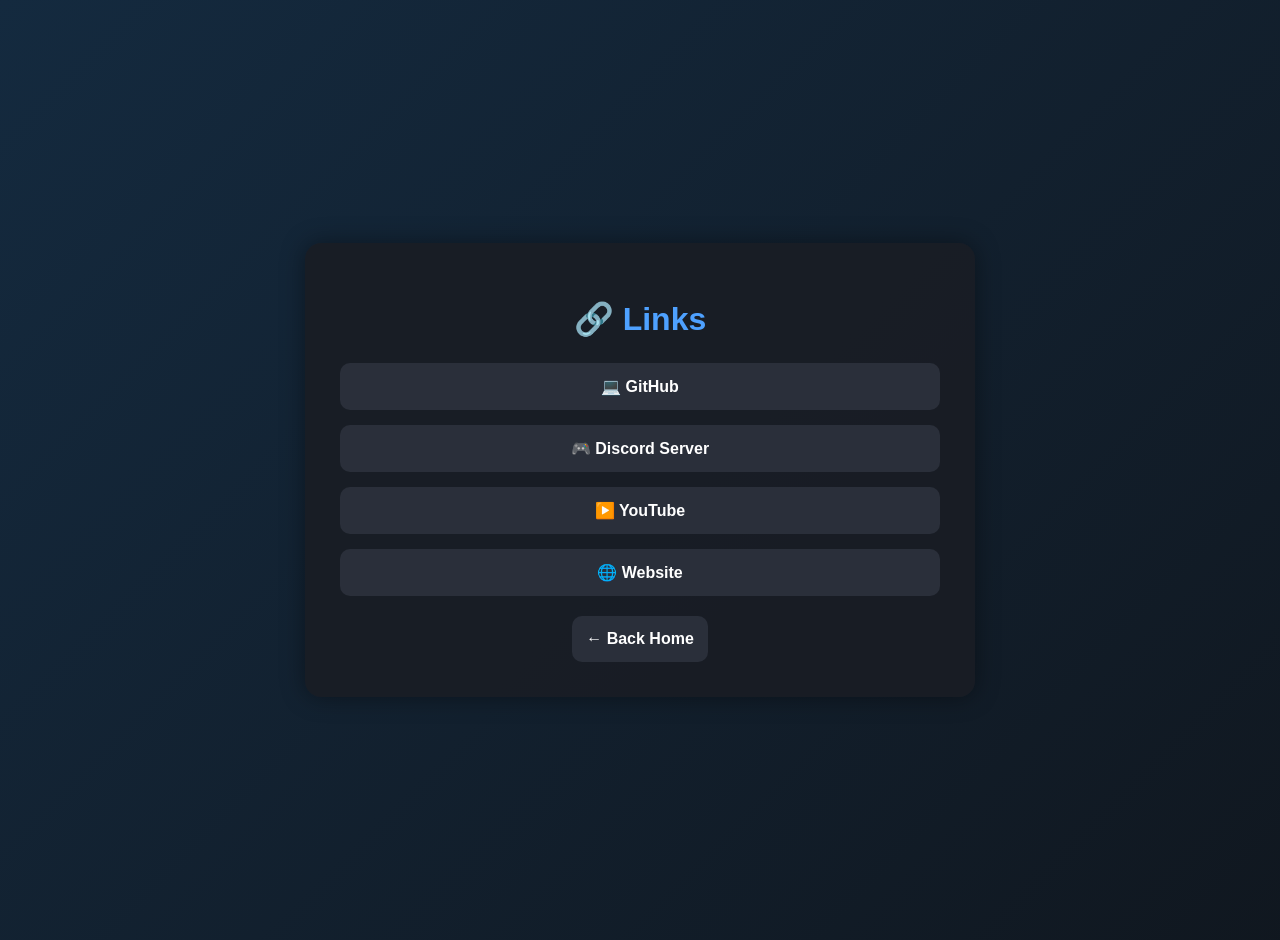
==== links.html @ 36106d85 "Create links.html" ====
<!DOCTYPE html>
<html lang="en">
<head>
<meta charset="UTF-8">
<meta name="viewport" content="width=device-width, initial-scale=1.0">
<title>Links - Project Forsaken Bot</title>

<style>
body{
  margin:0;
  font-family:Arial,sans-serif;
  color:#e6e6e6;
  background: linear-gradient(-45deg,#0b0d12,#1b2a4a,#0f1115,#142a3f);
  background-size:400% 400%;
  animation:bgMove 12s ease infinite;

  display:flex;
  justify-content:center;
  align-items:center;
  min-height:100vh;
  padding:20px;
}

@keyframes bgMove{
0%{background-position:0% 50%;}
50%{background-position:100% 50%;}
100%{background-position:0% 50%;}
}

.card{
  background:rgba(26,29,36,0.92);
  padding:35px;
  border-radius:16px;
  width:100%;
  max-width:600px;
  text-align:center;
  box-shadow:0 0 25px rgba(0,0,0,0.4);
}

h1{color:#4ea1ff;}

.links{
  display:flex;
  flex-direction:column;
  gap:15px;
  margin-top:25px;
}

a.button{
  text-decoration:none;
  padding:14px;
  border-radius:10px;
  background:#2a2f3a;
  color:white;
  font-weight:bold;
  transition:0.2s;
}

a.button:hover{
  background:#4ea1ff;
  transform:scale(1.04);
}

.back{
  margin-top:20px;
  display:inline-block;
}
</style>
</head>

<body>

<div class="card">

<h1>🔗 Links</h1>

<div class="links">

<a class="button" href="https://github.com/0twbo" target="_blank">
💻 GitHub
</a>

<a class="button" href="#">
🎮 Discord Server
</a>

<a class="button" href="#">
▶️ YouTube
</a>

<a class="button" href="#">
🌐 Website
</a>

</div>

<a class="button back" href="index.html">
← Back Home
</a>

</div>

</body>
</html>
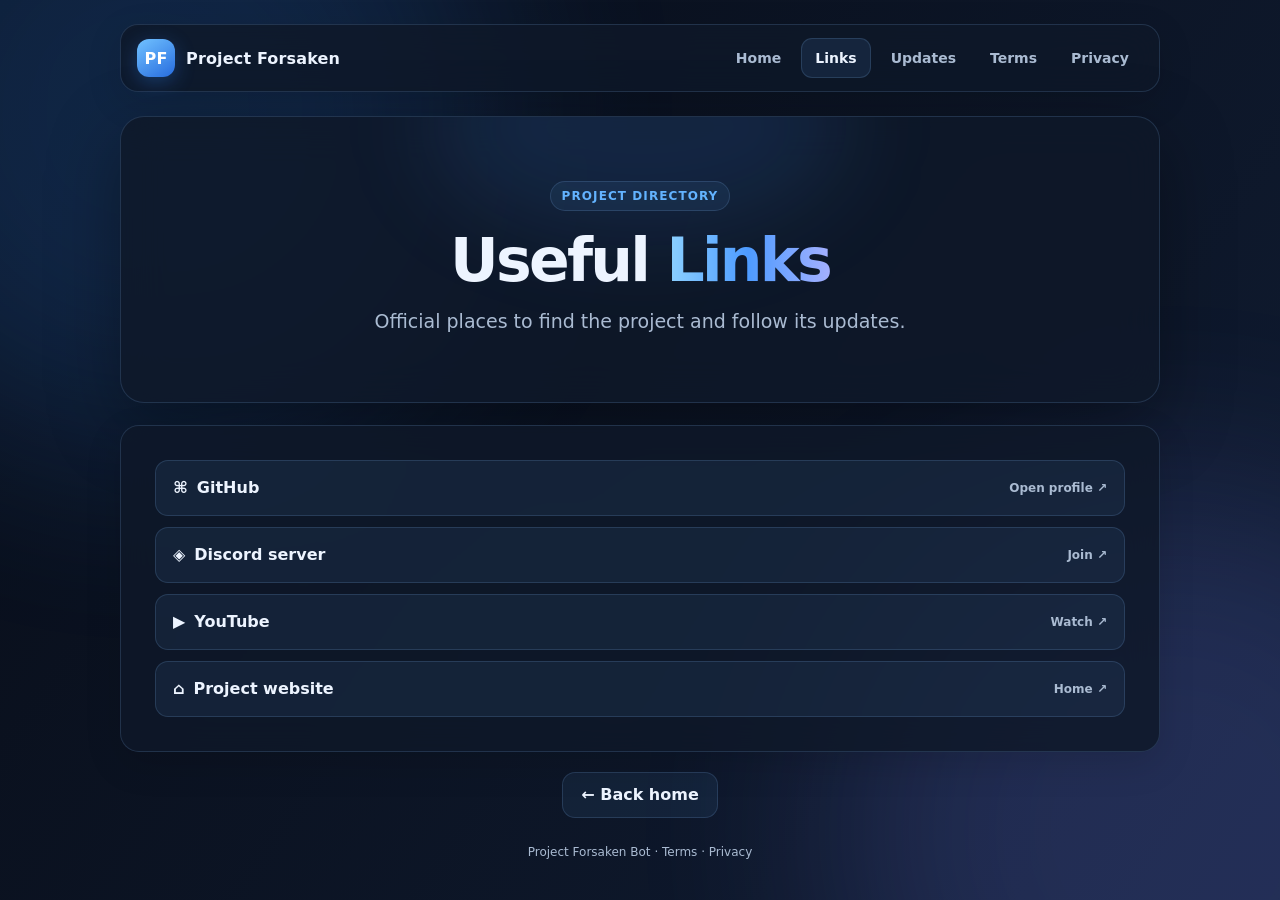
==== commit 1b922699: "Remake links.html" ====
--- a/links.html
+++ b/links.html
@@ -1,104 +1,21 @@
-<!DOCTYPE html>
+<!doctype html>
 <html lang="en">
-<head>
-<meta charset="UTF-8">
-<meta name="viewport" content="width=device-width, initial-scale=1.0">
-<title>Links - Project Forsaken Bot</title>
-
-<style>
-body{
-  margin:0;
-  font-family:Arial,sans-serif;
-  color:#e6e6e6;
-  background: linear-gradient(-45deg,#0b0d12,#1b2a4a,#0f1115,#142a3f);
-  background-size:400% 400%;
-  animation:bgMove 12s ease infinite;
-
-  display:flex;
-  justify-content:center;
-  align-items:center;
-  min-height:100vh;
-  padding:20px;
-}
-
-@keyframes bgMove{
-0%{background-position:0% 50%;}
-50%{background-position:100% 50%;}
-100%{background-position:0% 50%;}
-}
-
-.card{
-  background:rgba(26,29,36,0.92);
-  padding:35px;
-  border-radius:16px;
-  width:100%;
-  max-width:600px;
-  text-align:center;
-  box-shadow:0 0 25px rgba(0,0,0,0.4);
-}
-
-h1{color:#4ea1ff;}
-
-.links{
-  display:flex;
-  flex-direction:column;
-  gap:15px;
-  margin-top:25px;
-}
-
-a.button{
-  text-decoration:none;
-  padding:14px;
-  border-radius:10px;
-  background:#2a2f3a;
-  color:white;
-  font-weight:bold;
-  transition:0.2s;
-}
-
-a.button:hover{
-  background:#4ea1ff;
-  transform:scale(1.04);
-}
-
-.back{
-  margin-top:20px;
-  display:inline-block;
-}
-</style>
-</head>
-
+<head><meta charset="utf-8"><meta name="viewport" content="width=device-width, initial-scale=1"><meta name="theme-color" content="#080d18"><title>Links · Project Forsaken</title><link rel="stylesheet" href="styles.css"></head>
 <body>
-
-<div class="card">
-
-<h1>🔗 Links</h1>
-
-<div class="links">
-
-<a class="button" href="https://github.com/0twbo" target="_blank">
-💻 GitHub
-</a>
-
-<a class="button" href="#">
-🎮 Discord Server
-</a>
-
-<a class="button" href="#">
-▶️ YouTube
-</a>
-
-<a class="button" href="#">
-🌐 Website
-</a>
-
-</div>
-
-<a class="button back" href="index.html">
-← Back Home
-</a>
-
-</div>
-
-</body>
-</html>
+  <div class="ambient" aria-hidden="true"></div><div id="particles" aria-hidden="true"></div>
+  <div class="site-shell">
+    <header class="topbar"><a class="brand" href="index.html"><span class="brand-mark" aria-hidden="true">PF</span><span>Project Forsaken</span></a><nav class="nav" aria-label="Main navigation"><a href="index.html">Home</a><a href="links.html" aria-current="page">Links</a><a href="updates.html">Updates</a><a href="tos.html">Terms</a><a href="privacy.html">Privacy</a></nav></header>
+    <main>
+      <section class="panel hero"><div class="hero-content"><span class="eyebrow">Project directory</span><h1>Useful <span class="gradient-text">Links</span></h1><p class="lead">Official places to find the project and follow its updates.</p></div></section>
+      <section class="section content-card"><div class="link-list">
+        <a class="button" href="https://github.com/0twbo" target="_blank" rel="noopener noreferrer"><span aria-hidden="true">⌘</span> GitHub <span>Open profile ↗</span></a>
+        <a class="button" href="https://discord.gg/ekmqCpZRWQ" target="_blank" rel="noopener noreferrer"><span aria-hidden="true">◈</span> Discord server <span>Join ↗</span></a>
+        <a class="button" href="https://www.youtube.com/@0twbo" target="_blank" rel="noopener noreferrer"><span aria-hidden="true">▶</span> YouTube <span>Watch ↗</span></a>
+        <a class="button" href="index.html"><span aria-hidden="true">⌂</span> Project website <span>Home ↗</span></a>
+      </div></section>
+      <div class="back-row"><a class="button" href="index.html">← Back home</a></div>
+    </main>
+    <footer class="footer">Project Forsaken Bot · <a href="tos.html">Terms</a> · <a href="privacy.html">Privacy</a></footer>
+  </div>
+  <script src="script.js" defer></script>
+</body></html>
--- a/styles.css
+++ b/styles.css
@@ -0,0 +1,290 @@
+:root {
+  color-scheme: dark;
+  --bg: #080d18;
+  --bg-alt: #101c32;
+  --panel: rgba(15, 24, 41, .84);
+  --panel-strong: rgba(13, 21, 36, .96);
+  --text: #edf4ff;
+  --muted: #aabbd2;
+  --accent: #63b3ff;
+  --accent-strong: #328cff;
+  --border: rgba(139, 190, 255, .16);
+  --shadow: 0 22px 70px rgba(0, 0, 0, .34);
+}
+
+:root[data-theme="light"] {
+  color-scheme: light;
+  --bg: #e9f1ff;
+  --bg-alt: #d7e6ff;
+  --panel: rgba(255, 255, 255, .78);
+  --panel-strong: rgba(255, 255, 255, .96);
+  --text: #14223a;
+  --muted: #52647e;
+  --accent: #246fce;
+  --accent-strong: #145fc3;
+  --border: rgba(44, 105, 180, .18);
+  --shadow: 0 22px 70px rgba(38, 74, 125, .16);
+}
+
+* { box-sizing: border-box; }
+html { min-height: 100%; scroll-behavior: smooth; }
+body {
+  position: relative;
+  isolation: isolate;
+  min-height: 100vh;
+  margin: 0;
+  padding: 24px;
+  overflow-x: hidden;
+  color: var(--text);
+  font-family: Inter, ui-sans-serif, system-ui, -apple-system, BlinkMacSystemFont, "Segoe UI", sans-serif;
+  background: linear-gradient(125deg, var(--bg), var(--bg-alt), #0a1425, var(--bg));
+  background-size: 300% 300%;
+  animation: background-drift 22s ease infinite;
+}
+:root[data-theme="light"] body { background-image: linear-gradient(125deg, #f4f8ff, #dceaff, #eef5ff, #dceaff); }
+
+@keyframes background-drift {
+  0%, 100% { background-position: 0% 50%; }
+  50% { background-position: 100% 50%; }
+}
+
+.ambient {
+  position: fixed;
+  inset: 0;
+  z-index: 0;
+  overflow: hidden;
+  pointer-events: none;
+}
+.ambient::before, .ambient::after {
+  position: absolute;
+  width: min(58vw, 680px);
+  aspect-ratio: 1;
+  content: "";
+  border-radius: 50%;
+  filter: blur(105px);
+  opacity: .18;
+  background: #358fff;
+  animation: glow-pulse 12s ease-in-out infinite;
+}
+.ambient::before { top: -25%; left: -15%; }
+.ambient::after { right: -18%; bottom: -30%; background: #7b87ff; animation-delay: -6s; }
+@keyframes glow-pulse { 50% { transform: scale(1.17); opacity: .25; } }
+#particles { position: fixed; inset: 0; z-index: 1; overflow: hidden; pointer-events: none; }
+.particle {
+  position: absolute;
+  bottom: -14px;
+  border-radius: 50%;
+  background: #8bcaff;
+  box-shadow: 0 0 12px rgba(99, 179, 255, .65);
+  animation: drift linear infinite;
+}
+@keyframes drift {
+  to { transform: translate3d(var(--drift-x), -115vh, 0); }
+}
+.effects-off .ambient::before, .effects-off .ambient::after,
+.effects-off #particles { display: none; }
+
+.site-shell { width: min(100%, 1040px); margin: 0 auto; position: relative; z-index: 2; }
+.topbar {
+  display: flex;
+  align-items: center;
+  justify-content: space-between;
+  gap: 18px;
+  margin: 0 auto 24px;
+  padding: 13px 16px;
+  border: 1px solid var(--border);
+  border-radius: 18px;
+  background: var(--panel);
+  backdrop-filter: blur(18px);
+  box-shadow: 0 10px 35px rgba(0, 0, 0, .13);
+}
+.brand { display: inline-flex; align-items: center; gap: 11px; color: var(--text); text-decoration: none; font-weight: 800; letter-spacing: .01em; white-space: nowrap; }
+.brand-mark {
+  display: grid;
+  width: 38px;
+  height: 38px;
+  place-items: center;
+  border-radius: 12px;
+  color: #fff;
+  background: linear-gradient(145deg, #71c2ff, #286de0);
+  box-shadow: 0 5px 20px rgba(50, 140, 255, .3);
+}
+.nav { display: flex; flex-wrap: wrap; align-items: center; justify-content: flex-end; gap: 6px; }
+.nav a, .icon-button {
+  min-height: 40px;
+  display: inline-flex;
+  align-items: center;
+  justify-content: center;
+  gap: 8px;
+  padding: 9px 13px;
+  border: 1px solid transparent;
+  border-radius: 11px;
+  color: var(--muted);
+  background: transparent;
+  font: inherit;
+  font-size: 14px;
+  font-weight: 650;
+  text-decoration: none;
+  cursor: pointer;
+  transition: .2s ease;
+}
+.nav a:hover, .nav a[aria-current="page"], .icon-button:hover {
+  color: var(--text);
+  border-color: var(--border);
+  background: rgba(99, 179, 255, .10);
+}
+.icon-button { border-color: var(--border); color: var(--text); font-size: 18px; }
+
+.panel {
+  border: 1px solid var(--border);
+  border-radius: 24px;
+  background: var(--panel);
+  backdrop-filter: blur(20px);
+  box-shadow: var(--shadow);
+}
+.hero { position: relative; overflow: hidden; padding: clamp(28px, 6vw, 64px); text-align: center; }
+.hero::before {
+  position: absolute;
+  top: -100px;
+  left: 50%;
+  width: 420px;
+  height: 220px;
+  content: "";
+  transform: translateX(-50%);
+  border-radius: 50%;
+  background: rgba(64, 150, 255, .12);
+  filter: blur(45px);
+  pointer-events: none;
+}
+.hero-content { position: relative; }
+.eyebrow {
+  display: inline-flex;
+  align-items: center;
+  gap: 8px;
+  margin-bottom: 18px;
+  padding: 7px 11px;
+  border: 1px solid var(--border);
+  border-radius: 999px;
+  color: var(--accent);
+  background: rgba(99, 179, 255, .08);
+  font-size: 12px;
+  font-weight: 800;
+  letter-spacing: .09em;
+  text-transform: uppercase;
+}
+.eyebrow-dot { width: 7px; height: 7px; border-radius: 50%; background: var(--accent); box-shadow: 0 0 12px var(--accent); }
+h1, h2, h3, p { margin-top: 0; }
+h1 { margin-bottom: 14px; font-size: clamp(34px, 7vw, 60px); line-height: 1.04; letter-spacing: -.045em; }
+h2 { margin-bottom: 10px; font-size: clamp(22px, 3vw, 29px); letter-spacing: -.025em; }
+h3 { margin-bottom: 8px; font-size: 17px; }
+.gradient-text { color: var(--accent); background: linear-gradient(90deg, #8ed2ff, #4d9bff, #a4b0ff); -webkit-background-clip: text; background-clip: text; -webkit-text-fill-color: transparent; }
+.lead { max-width: 650px; margin: 0 auto; color: var(--muted); font-size: clamp(16px, 2.2vw, 19px); line-height: 1.7; }
+.status {
+  display: inline-flex;
+  flex-wrap: wrap;
+  align-items: center;
+  justify-content: center;
+  gap: 9px;
+  margin-top: 24px;
+  padding: 10px 14px;
+  border: 1px solid var(--border);
+  border-radius: 12px;
+  color: var(--muted);
+  background: rgba(99, 179, 255, .06);
+  font-size: 13px;
+}
+.status-dot { width: 8px; height: 8px; border-radius: 50%; background: #f0b84b; box-shadow: 0 0 10px rgba(240, 184, 75, .55); }
+.actions { display: flex; flex-wrap: wrap; justify-content: center; gap: 12px; margin-top: 28px; }
+.button {
+  min-height: 46px;
+  display: inline-flex;
+  align-items: center;
+  justify-content: center;
+  gap: 9px;
+  padding: 12px 18px;
+  border: 1px solid var(--border);
+  border-radius: 13px;
+  color: var(--text);
+  background: rgba(99, 179, 255, .08);
+  font: inherit;
+  font-weight: 750;
+  text-decoration: none;
+  cursor: pointer;
+  transition: transform .2s ease, box-shadow .2s ease, background .2s ease, border-color .2s ease;
+}
+.button.primary { border-color: transparent; color: white; background: linear-gradient(135deg, #55b5ff, #347de9); box-shadow: 0 8px 24px rgba(50, 140, 255, .25); }
+.button:hover { transform: translateY(-3px); border-color: rgba(99, 179, 255, .48); box-shadow: 0 12px 28px rgba(20, 80, 150, .2); }
+.button.primary:hover { box-shadow: 0 14px 32px rgba(50, 140, 255, .38); }
+.button:focus-visible, a:focus-visible, button:focus-visible { outline: 3px solid #9bd4ff; outline-offset: 3px; }
+
+.section { margin-top: 22px; }
+.section-heading { margin: 0 0 14px 5px; color: var(--muted); font-size: 12px; font-weight: 850; letter-spacing: .13em; text-transform: uppercase; }
+.grid { display: grid; grid-template-columns: repeat(2, minmax(0, 1fr)); gap: 16px; }
+.feature-card, .content-card {
+  padding: 25px;
+  border: 1px solid var(--border);
+  border-radius: 19px;
+  background: var(--panel);
+  backdrop-filter: blur(16px);
+  box-shadow: 0 12px 36px rgba(0, 0, 0, .13);
+}
+.feature-card { min-height: 174px; transition: transform .23s ease, border-color .23s ease, box-shadow .23s ease; }
+.feature-card:hover { transform: translateY(-5px); border-color: rgba(99, 179, 255, .4); box-shadow: 0 18px 38px rgba(0, 0, 0, .2), 0 0 22px rgba(70, 150, 255, .1); }
+.feature-icon { display: grid; width: 42px; height: 42px; margin-bottom: 17px; place-items: center; border: 1px solid var(--border); border-radius: 13px; color: var(--accent); background: rgba(99, 179, 255, .1); font-size: 19px; }
+.feature-card p, .content-card p, .content-card li { color: var(--muted); line-height: 1.75; }
+.feature-card p { margin-bottom: 0; font-size: 14px; }
+.content-card { padding: clamp(22px, 4vw, 34px); }
+.content-card + .content-card { margin-top: 14px; }
+.content-card h2 { font-size: 21px; }
+.content-card p:last-child, .content-card ul:last-child { margin-bottom: 0; }
+.content-card ul { padding-left: 22px; }
+.content-card li + li { margin-top: 7px; }
+.callout { padding: 16px 18px; border-left: 3px solid var(--accent); border-radius: 0 12px 12px 0; color: var(--muted); background: rgba(99, 179, 255, .08); line-height: 1.7; }
+.version { display: inline-flex; padding: 6px 10px; border: 1px solid var(--border); border-radius: 999px; color: var(--accent); background: rgba(99, 179, 255, .09); font-size: 12px; font-weight: 800; }
+.update-list { list-style: none; padding: 0 !important; margin: 14px 0 0; }
+.update-list li { position: relative; padding: 0 0 0 20px; }
+.update-list li::before { position: absolute; top: .65em; left: 0; width: 7px; height: 7px; content: ""; border-radius: 50%; background: var(--accent); box-shadow: 0 0 9px rgba(99, 179, 255, .6); }
+.link-list { display: grid; gap: 11px; }
+.link-list .button { justify-content: flex-start; width: 100%; min-height: 56px; padding: 15px 17px; }
+.link-list .button span:last-child { margin-left: auto; color: var(--muted); font-size: 12px; }
+.back-row { display: flex; justify-content: center; margin-top: 20px; }
+.footer { padding: 24px 8px 8px; color: var(--muted); text-align: center; font-size: 12px; line-height: 1.7; }
+.footer a { color: var(--muted); text-decoration: none; }
+.footer a:hover { color: var(--accent); }
+
+/* Settings dialog */
+.dialog-backdrop { position: fixed; inset: 0; z-index: 20; display: grid; place-items: center; padding: 20px; background: rgba(2, 7, 16, .62); backdrop-filter: blur(12px); opacity: 0; visibility: hidden; transition: .2s ease; }
+.dialog-backdrop.open { opacity: 1; visibility: visible; }
+.dialog {
+  width: min(100%, 440px);
+  padding: 25px;
+  border: 1px solid var(--border);
+  border-radius: 22px;
+  background: var(--panel-strong);
+  box-shadow: var(--shadow);
+  transform: translateY(12px) scale(.98);
+  transition: .2s ease;
+}
+.dialog-backdrop.open .dialog { transform: translateY(0) scale(1); }
+.dialog-header { display: flex; align-items: center; justify-content: space-between; gap: 12px; margin-bottom: 17px; }
+.dialog-header h2 { margin: 0; }
+.dialog-close { width: 38px; height: 38px; border: 1px solid var(--border); border-radius: 11px; color: var(--text); background: transparent; font-size: 20px; cursor: pointer; }
+.setting-row { display: flex; align-items: center; justify-content: space-between; gap: 12px; padding: 13px 0; border-top: 1px solid var(--border); }
+.setting-row strong { display: block; font-size: 14px; }
+.setting-row small { display: block; margin-top: 3px; color: var(--muted); }
+.setting-action { min-width: 94px; padding: 9px 12px; border: 1px solid var(--border); border-radius: 10px; color: var(--text); background: rgba(99, 179, 255, .1); font: inherit; font-size: 13px; font-weight: 750; cursor: pointer; }
+.about-note { display: none; margin-top: 13px; padding: 13px; border-radius: 12px; color: var(--muted); background: rgba(99, 179, 255, .08); font-size: 13px; line-height: 1.65; }
+.about-note.show { display: block; }
+
+@media (max-width: 720px) {
+  body { padding: 14px; }
+  .topbar { align-items: flex-start; flex-direction: column; }
+  .nav { justify-content: flex-start; }
+  .grid { grid-template-columns: 1fr; }
+  .feature-card { min-height: auto; }
+  .hero { padding: 34px 22px; }
+}
+@media (prefers-reduced-motion: reduce) {
+  *, *::before, *::after { scroll-behavior: auto !important; animation-duration: .01ms !important; animation-iteration-count: 1 !important; transition-duration: .01ms !important; }
+  #particles { display: none; }
+}
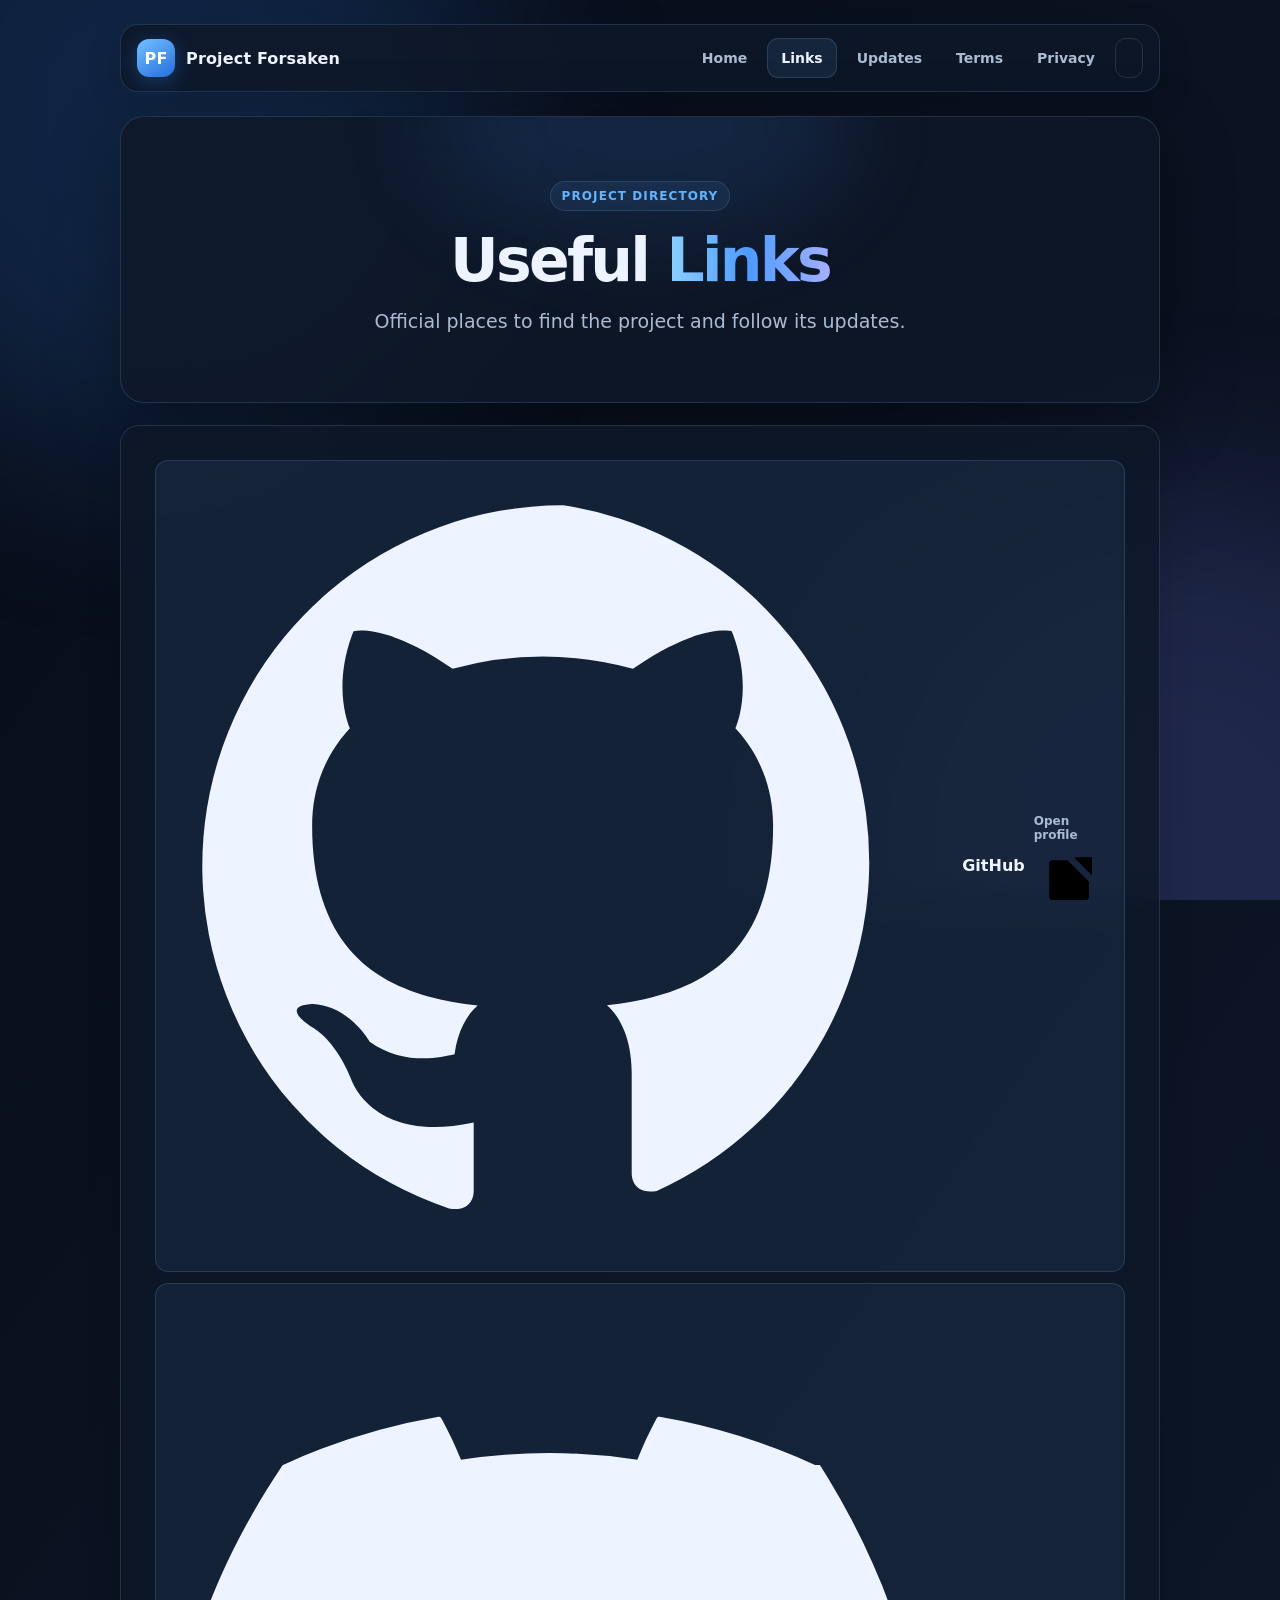
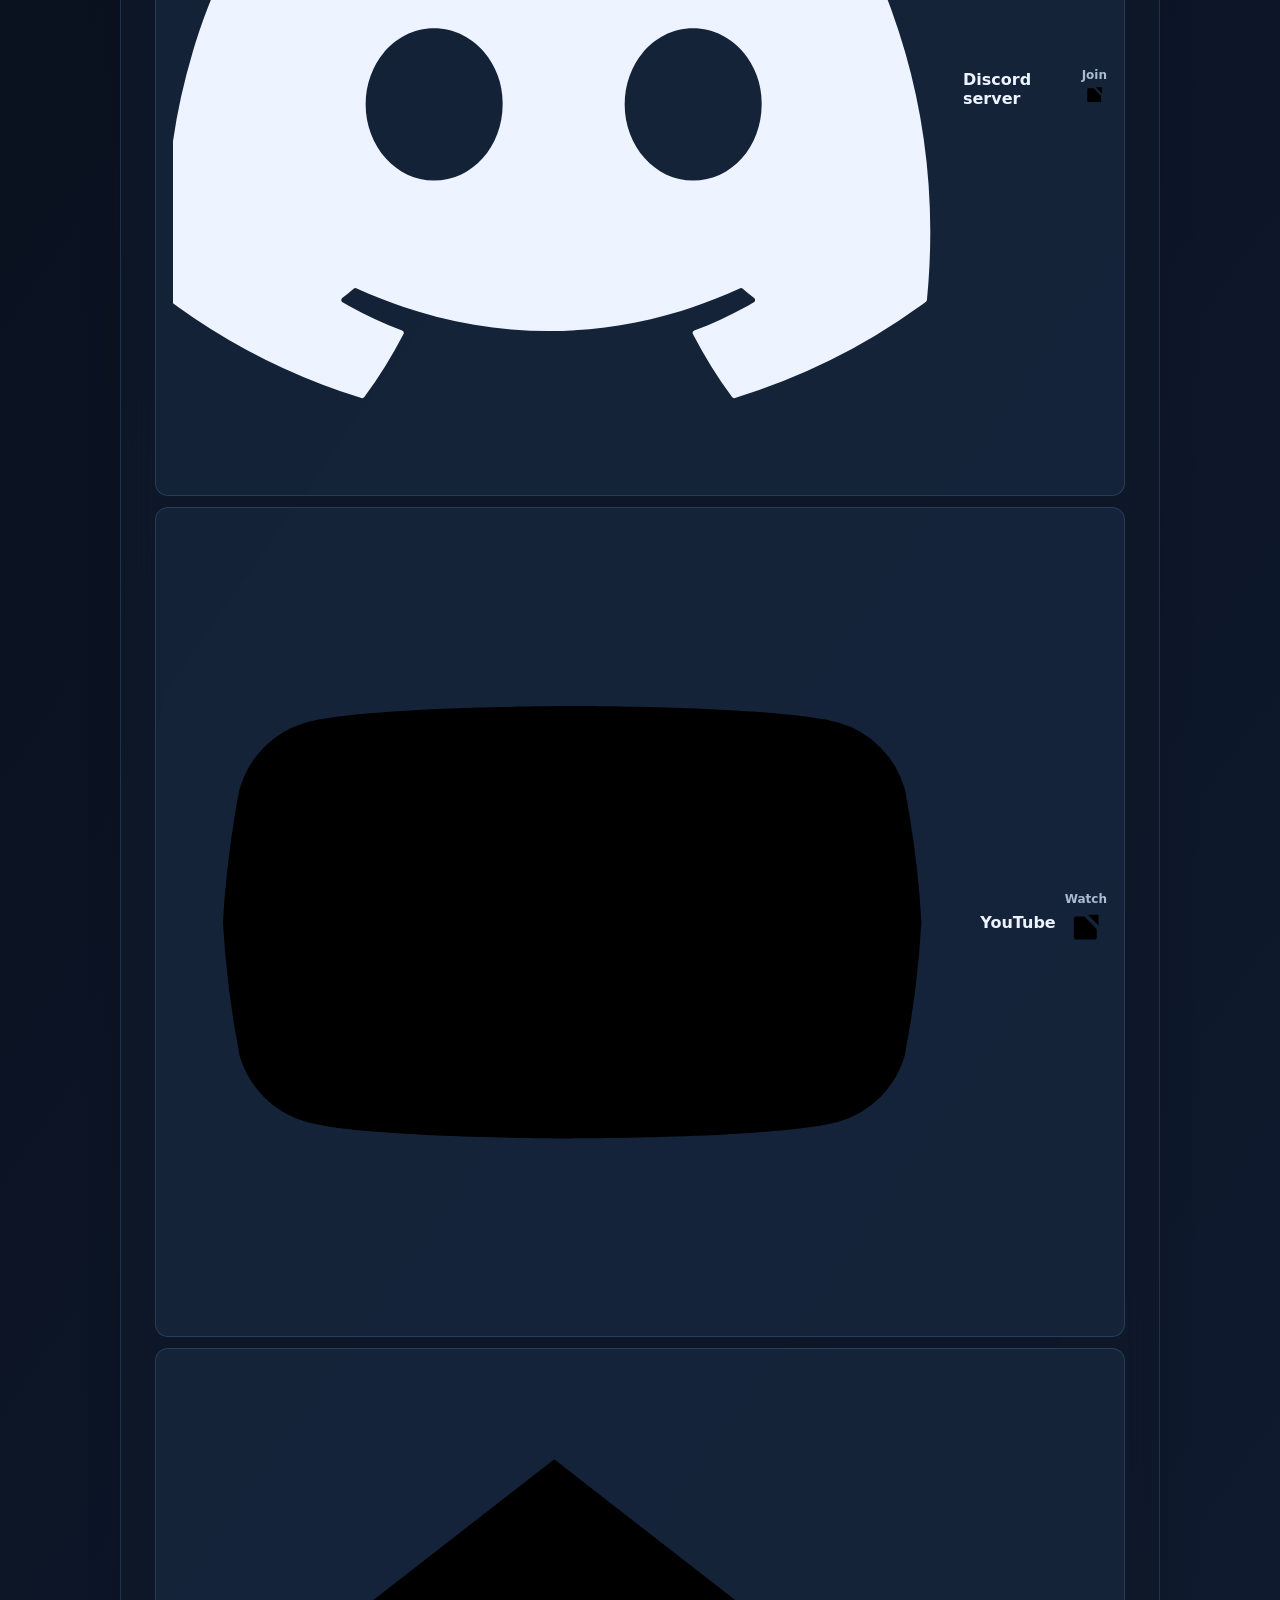
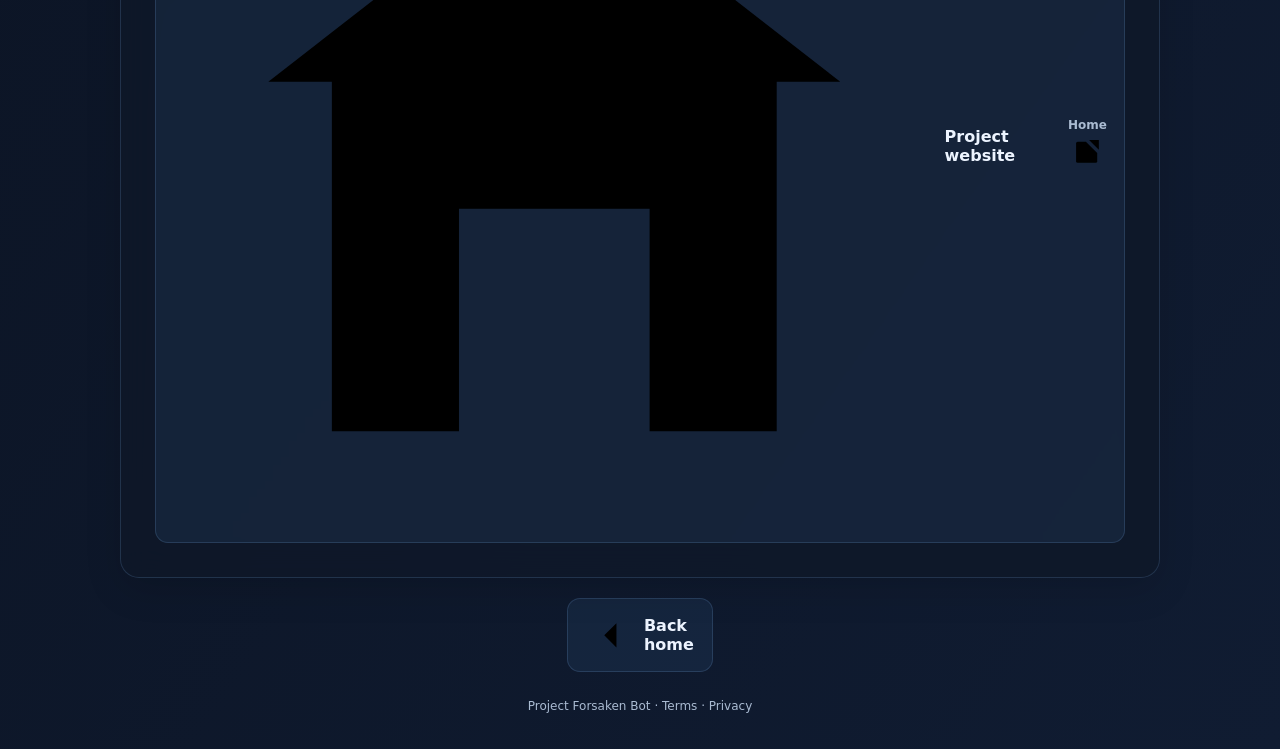
==== commit e1ea4fe9: "Another Remake of links Updated navigation header with icons and added settings dialog." ====
--- a/links.html
+++ b/links.html
@@ -4,18 +4,107 @@
 <body>
   <div class="ambient" aria-hidden="true"></div><div id="particles" aria-hidden="true"></div>
   <div class="site-shell">
-    <header class="topbar"><a class="brand" href="index.html"><span class="brand-mark" aria-hidden="true">PF</span><span>Project Forsaken</span></a><nav class="nav" aria-label="Main navigation"><a href="index.html">Home</a><a href="links.html" aria-current="page">Links</a><a href="updates.html">Updates</a><a href="tos.html">Terms</a><a href="privacy.html">Privacy</a></nav></header>
+    <header class="topbar"><a class="brand" href="index.html"><span class="brand-mark" aria-hidden="true"><span class="brand-mark-text">PF</span></span><span>Project Forsaken</span></a><nav class="nav" aria-label="Main navigation"><a href="index.html">Home</a><a href="links.html" aria-current="page">Links</a><a href="updates.html">Updates</a><a href="tos.html">Terms</a><a href="privacy.html">Privacy</a><button class="icon-button" id="settingsButton" type="button" aria-label="Open settings" aria-haspopup="dialog" aria-expanded="false"><svg class="svg-icon is-filled" viewBox="0 0 24 24" aria-hidden="true" focusable="false"><path fill="currentColor" stroke="none" d="M12 8a4 4 0 0 1 4 4a4 4 0 0 1-4 4a4 4 0 0 1-4-4a4 4 0 0 1 4-4m0 2a2 2 0 0 0-2 2a2 2 0 0 0 2 2a2 2 0 0 0 2-2a2 2 0 0 0-2-2m-2 12c-.25 0-.46-.18-.5-.42l-.37-2.65c-.63-.25-1.17-.59-1.69-.99l-2.49 1.01c-.22.08-.49 0-.61-.22l-2-3.46a.493.493 0 0 1 .12-.64l2.11-1.66L4.5 12l.07-1l-2.11-1.63a.493.493 0 0 1-.12-.64l2-3.46c.12-.22.39-.31.61-.22l2.49 1c.52-.39 1.06-.73 1.69-.98l.37-2.65c.04-.24.25-.42.5-.42h4c.25 0 .46.18.5.42l.37 2.65c.63.25 1.17.59 1.69.98l2.49-1c.22-.09.49 0 .61.22l2 3.46c.13.22.07.49-.12.64L19.43 11l.07 1l-.07 1l2.11 1.63c.19.15.25.42.12.64l-2 3.46c-.12.22-.39.31-.61.22l-2.49-1c-.52.39-1.06.73-1.69.98l-.37 2.65c-.04.24-.25.42-.5.42z"/></svg></button></nav></header>
     <main>
       <section class="panel hero"><div class="hero-content"><span class="eyebrow">Project directory</span><h1>Useful <span class="gradient-text">Links</span></h1><p class="lead">Official places to find the project and follow its updates.</p></div></section>
       <section class="section content-card"><div class="link-list">
-        <a class="button" href="https://github.com/0twbo" target="_blank" rel="noopener noreferrer"><span aria-hidden="true">⌘</span> GitHub <span>Open profile ↗</span></a>
-        <a class="button" href="https://discord.gg/ekmqCpZRWQ" target="_blank" rel="noopener noreferrer"><span aria-hidden="true">◈</span> Discord server <span>Join ↗</span></a>
-        <a class="button" href="https://www.youtube.com/@0twbo" target="_blank" rel="noopener noreferrer"><span aria-hidden="true">▶</span> YouTube <span>Watch ↗</span></a>
-        <a class="button" href="index.html"><span aria-hidden="true">⌂</span> Project website <span>Home ↗</span></a>
+        <a class="button" href="https://github.com/0twbo" target="_blank" rel="noopener noreferrer"><svg class="svg-icon is-filled" viewBox="0 0 24 24" aria-hidden="true" focusable="false"><path xmlns="http://www.w3.org/2000/svg" fill="currentColor" stroke="none" d="M12 .9a11.1 11.1 0 0 0-3.51 21.63c.56.1.76-.24.76-.54v-2.1c-3.1.67-3.76-1.31-3.76-1.31-.51-1.3-1.25-1.65-1.25-1.65-1.02-.7.08-.69.08-.69 1.13.08 1.73 1.16 1.73 1.16 1 .72 2.1.51 2.61.39.1-.73.39-1.22.71-1.5-2.48-.28-5.09-1.24-5.09-5.53 0-1.22.44-2.22 1.16-3-.12-.29-.5-1.43.11-2.98 0 0 .95-.3 3.05 1.15a10.6 10.6 0 0 1 5.55 0c2.1-1.45 3.04-1.15 3.04-1.15.61 1.55.23 2.69.11 2.98.72.78 1.16 1.78 1.16 3 0 4.3-2.62 5.24-5.11 5.52.4.35.76 1.03.76 2.08v3.09c0 .3.2.65.77.54A11.1 11.1 0 0 0 12 .9Z" />
+  </svg> GitHub <span>Open profile <svg class="svg-icon" viewBox="0 0 24 24" aria-hidden="true" focusable="false"><path xmlns="http://www.w3.org/2000/svg" d="M13 5h6v6M19 5l-9 9" /><path xmlns="http://www.w3.org/2000/svg" d="M18 13v5a1 1 0 0 1-1 1H6a1 1 0 0 1-1-1V7a1 1 0 0 1 1-1h5" /></svg></span></a>
+        <a class="button" href="https://discord.gg/ekmqCpZRWQ" target="_blank" rel="noopener noreferrer"><svg class="svg-icon is-filled" viewBox="0 0 24 24" aria-hidden="true" focusable="false"><path xmlns="http://www.w3.org/2000/svg" fill="currentColor" stroke="none" d="M19.73 5.1a19.4 19.4 0 0 0-4.78-1.48.07.07 0 0 0-.08.04c-.21.38-.44.88-.6 1.28a18 18 0 0 0-5.42 0c-.16-.4-.4-.9-.61-1.28a.08.08 0 0 0-.08-.04A19.3 19.3 0 0 0 3.38 5.1a.07.07 0 0 0-.03.03C.31 9.68-.51 14.1-.1 18.46a.08.08 0 0 0 .03.06 19.5 19.5 0 0 0 5.86 2.96.08.08 0 0 0 .09-.03c.45-.61.85-1.25 1.2-1.93a.08.08 0 0 0-.04-.11 12.8 12.8 0 0 1-1.83-.87.08.08 0 0 1-.01-.13c.12-.09.24-.19.35-.29a.08.08 0 0 1 .08-.01c3.84 1.75 8 1.75 11.8 0a.08.08 0 0 1 .08.01c.11.1.23.2.35.29a.08.08 0 0 1-.01.13c-.58.34-1.19.63-1.83.87a.08.08 0 0 0-.04.11c.35.68.75 1.32 1.2 1.93a.08.08 0 0 0 .09.03 19.4 19.4 0 0 0 5.87-2.96.08.08 0 0 0 .03-.06c.49-5.04-.81-9.42-3.27-13.33a.06.06 0 0 0-.03-.03ZM8.02 14.8c-1.15 0-2.1-1.05-2.1-2.34s.93-2.34 2.1-2.34c1.18 0 2.13 1.06 2.11 2.34 0 1.29-.93 2.34-2.11 2.34Zm7.96 0c-1.15 0-2.1-1.05-2.1-2.34s.93-2.34 2.1-2.34c1.18 0 2.13 1.06 2.11 2.34 0 1.29-.92 2.34-2.11 2.34Z" />
+  </svg> Discord server <span>Join <svg class="svg-icon" viewBox="0 0 24 24" aria-hidden="true" focusable="false"><path xmlns="http://www.w3.org/2000/svg" d="M13 5h6v6M19 5l-9 9" /><path xmlns="http://www.w3.org/2000/svg" d="M18 13v5a1 1 0 0 1-1 1H6a1 1 0 0 1-1-1V7a1 1 0 0 1 1-1h5" /></svg></span></a>
+        <a class="button" href="https://www.youtube.com/@0twbo" target="_blank" rel="noopener noreferrer"><svg class="svg-icon" viewBox="0 0 24 24" aria-hidden="true" focusable="false"><path xmlns="http://www.w3.org/2000/svg" d="M22 8a2.9 2.9 0 0 0-2-2C18.2 5.5 12 5.5 12 5.5s-6.2 0-8 .5a2.9 2.9 0 0 0-2 2A30.2 30.2 0 0 0 1.5 12 30.2 30.2 0 0 0 2 16a2.9 2.9 0 0 0 2 2c1.8.5 8 .5 8 .5s6.2 0 8-.5a2.9 2.9 0 0 0 2-2 30.2 30.2 0 0 0 .5-4 30.2 30.2 0 0 0-.5-4Z" /><path xmlns="http://www.w3.org/2000/svg" d="m10 9 5 3-5 3V9Z" /></svg> YouTube <span>Watch <svg class="svg-icon" viewBox="0 0 24 24" aria-hidden="true" focusable="false"><path xmlns="http://www.w3.org/2000/svg" d="M13 5h6v6M19 5l-9 9" /><path xmlns="http://www.w3.org/2000/svg" d="M18 13v5a1 1 0 0 1-1 1H6a1 1 0 0 1-1-1V7a1 1 0 0 1 1-1h5" /></svg></span></a>
+        <a class="button" href="index.html"><svg class="svg-icon" viewBox="0 0 24 24" aria-hidden="true" focusable="false"><path xmlns="http://www.w3.org/2000/svg" d="m3 10 9-7 9 7" /><path xmlns="http://www.w3.org/2000/svg" d="M5 9.5V21h14V9.5M9 21v-7h6v7" /></svg> Project website <span>Home <svg class="svg-icon" viewBox="0 0 24 24" aria-hidden="true" focusable="false"><path xmlns="http://www.w3.org/2000/svg" d="M13 5h6v6M19 5l-9 9" /><path xmlns="http://www.w3.org/2000/svg" d="M18 13v5a1 1 0 0 1-1 1H6a1 1 0 0 1-1-1V7a1 1 0 0 1 1-1h5" /></svg></span></a>
       </div></section>
-      <div class="back-row"><a class="button" href="index.html">← Back home</a></div>
+      <div class="back-row"><a class="button" href="index.html"><svg class="svg-icon" viewBox="0 0 24 24" aria-hidden="true" focusable="false"><path xmlns="http://www.w3.org/2000/svg" d="m15 18-6-6 6-6M9 12h12" /></svg> Back home</a></div>
     </main>
     <footer class="footer">Project Forsaken Bot · <a href="tos.html">Terms</a> · <a href="privacy.html">Privacy</a></footer>
   </div>
+  <div class="dialog-backdrop" id="settingsBackdrop" aria-hidden="true">
+    <section class="dialog" role="dialog" aria-modal="true" aria-labelledby="settingsTitle">
+      <div class="dialog-header"><h2 id="settingsTitle">Settings</h2><button class="dialog-close" id="closeSettings" type="button" aria-label="Close settings"><svg class="svg-icon" viewBox="0 0 24 24" aria-hidden="true" focusable="false"><path xmlns="http://www.w3.org/2000/svg" d="m6 6 12 12M18 6 6 18" /></svg></button></div>
+      <div class="setting-row"><div><strong>Theme</strong><small>Switch between dark and light mode</small></div><button class="setting-action" id="themeToggle" type="button">Dark on</button></div>
+      <div class="setting-row color-theme-row">
+        <div><strong>Color themes</strong><small>Browse palettes by collection, or make your own</small></div>
+        <div class="theme-groups">
+          <section class="theme-group" aria-label="Essentials">
+            <h3>Essentials</h3>
+            <div class="theme-swatches" role="group" aria-label="Essential color themes">
+              <button class="theme-swatch" type="button" data-accent-choice="blue" aria-label="Blue" title="Blue" aria-pressed="true"></button>
+              <button class="theme-swatch" type="button" data-accent-choice="purple" aria-label="Purple" title="Purple" aria-pressed="false"></button>
+              <button class="theme-swatch" type="button" data-accent-choice="red" aria-label="Red" title="Red" aria-pressed="false"></button>
+              <button class="theme-swatch" type="button" data-accent-choice="rose" aria-label="Rose" title="Rose" aria-pressed="false"></button>
+              <button class="theme-swatch" type="button" data-accent-choice="amber" aria-label="Amber" title="Amber" aria-pressed="false"></button>
+            </div>
+          </section>
+          <section class="theme-group" aria-label="Nature">
+            <h3>Nature</h3>
+            <div class="theme-swatches" role="group" aria-label="Nature color themes">
+              <button class="theme-swatch" type="button" data-accent-choice="emerald" aria-label="Emerald" title="Emerald" aria-pressed="false"></button>
+              <button class="theme-swatch" type="button" data-accent-choice="teal" aria-label="Teal" title="Teal" aria-pressed="false"></button>
+              <button class="theme-swatch" type="button" data-accent-choice="lime" aria-label="Lime" title="Lime" aria-pressed="false"></button>
+            </div>
+          </section>
+          <section class="theme-group" aria-label="Metallics">
+            <h3>Metallics</h3>
+            <div class="theme-swatches" role="group" aria-label="Metallic color themes">
+              <button class="theme-swatch" type="button" data-accent-choice="gold" aria-label="Gold" title="Gold" aria-pressed="false"></button>
+              <button class="theme-swatch" type="button" data-accent-choice="bronze" aria-label="Bronze" title="Bronze" aria-pressed="false"></button>
+              <button class="theme-swatch" type="button" data-accent-choice="steel" aria-label="Steel" title="Steel" aria-pressed="false"></button>
+            </div>
+          </section>
+          <section class="theme-group" aria-label="Vibrant">
+            <h3>Vibrant</h3>
+            <div class="theme-swatches" role="group" aria-label="Vibrant color themes">
+              <button class="theme-swatch" type="button" data-accent-choice="cyan" aria-label="Cyan" title="Cyan" aria-pressed="false"></button>
+              <button class="theme-swatch" type="button" data-accent-choice="magenta" aria-label="Magenta" title="Magenta" aria-pressed="false"></button>
+              <button class="theme-swatch" type="button" data-accent-choice="orange" aria-label="Orange" title="Orange" aria-pressed="false"></button>
+            </div>
+          </section>
+          <section class="theme-group" aria-label="Gradients">
+            <h3>Gradients</h3>
+            <div class="theme-swatches" role="group" aria-label="Gradient color themes">
+              <button class="theme-swatch" type="button" data-accent-choice="gradient-aurora" aria-label="Aurora gradient" title="Aurora" aria-pressed="false"></button>
+              <button class="theme-swatch" type="button" data-accent-choice="gradient-sunset" aria-label="Sunset gradient" title="Sunset" aria-pressed="false"></button>
+              <button class="theme-swatch" type="button" data-accent-choice="gradient-ocean" aria-label="Ocean gradient" title="Ocean" aria-pressed="false"></button>
+              <button class="theme-swatch" type="button" data-accent-choice="gradient-fire" aria-label="Fire gradient" title="Fire" aria-pressed="false"></button>
+              <button class="theme-swatch" type="button" data-accent-choice="gradient-candy" aria-label="Candy gradient" title="Candy" aria-pressed="false"></button>
+              <button class="theme-swatch" type="button" data-accent-choice="gradient-cosmic" aria-label="Cosmic gradient" title="Cosmic" aria-pressed="false"></button>
+            </div>
+          </section>
+          <section class="theme-group" aria-label="Holidays">
+            <h3>Holidays</h3>
+            <div class="theme-swatches" role="group" aria-label="Holiday color themes">
+              <button class="theme-swatch" type="button" data-accent-choice="holiday-new-year" aria-label="New Year" title="New Year" aria-pressed="false"></button>
+              <button class="theme-swatch" type="button" data-accent-choice="holiday-christmas" aria-label="Christmas" title="Christmas" aria-pressed="false"></button>
+              <button class="theme-swatch" type="button" data-accent-choice="holiday-halloween" aria-label="Halloween" title="Halloween" aria-pressed="false"></button>
+              <button class="theme-swatch" type="button" data-accent-choice="holiday-valentines" aria-label="Valentine's Day" title="Valentine's Day" aria-pressed="false"></button>
+              <button class="theme-swatch" type="button" data-accent-choice="holiday-easter" aria-label="Easter" title="Easter" aria-pressed="false"></button>
+              <button class="theme-swatch" type="button" data-accent-choice="holiday-summer" aria-label="Summer" title="Summer" aria-pressed="false"></button>
+            </div>
+          </section>
+          <section class="theme-group custom-theme-group" aria-label="Custom colors and gradients">
+            <h3>Custom</h3>
+            <label class="custom-theme-picker" id="customAccentControl" title="Choose a custom accent color">
+              <input id="customAccentPicker" type="color" value="#328cff" aria-label="Choose a custom accent color">
+              <span>Single color</span>
+            </label>
+            <div class="custom-gradient-control" id="customGradientControl">
+              <span class="custom-gradient-label">Custom gradient</span>
+              <label class="gradient-color-picker"><span>Start</span><input id="customGradientStart" type="color" value="#328cff" aria-label="Custom gradient start color"></label>
+              <label class="gradient-color-picker"><span>End</span><input id="customGradientEnd" type="color" value="#a855f7" aria-label="Custom gradient end color"></label>
+              <span class="custom-gradient-preview" aria-hidden="true"></span>
+            </div>
+          </section>
+        </div>
+      </div>
+      <div class="setting-row"><div><strong>Sounds</strong><small>Startup and button hover sounds</small></div><button class="setting-action" id="soundToggle" type="button">On</button></div>
+      <div class="setting-row"><div><strong>Visual effects</strong><small>Animated background and floating particles</small></div><button class="setting-action" id="effectsToggle" type="button">On</button></div>
+      <div class="setting-row"><div><strong>About</strong><small>Information about this website</small></div><button class="setting-action" id="aboutToggle" type="button" aria-expanded="false">Show</button></div>
+      <div class="about-note" id="aboutNote">Project Forsaken is a Discord bot project by 0twbo. This website contains the bot invite, project links, updates, terms, and privacy information.</div>
+    </section>
+  </div>
+
+  <audio id="startupSound" preload="none"><source src="startup.mp3" type="audio/mpeg"></audio>
+  <audio id="hoverSound" preload="none"><source src="hover.mp3" type="audio/mpeg"></audio>
   <script src="script.js" defer></script>
 </body></html>
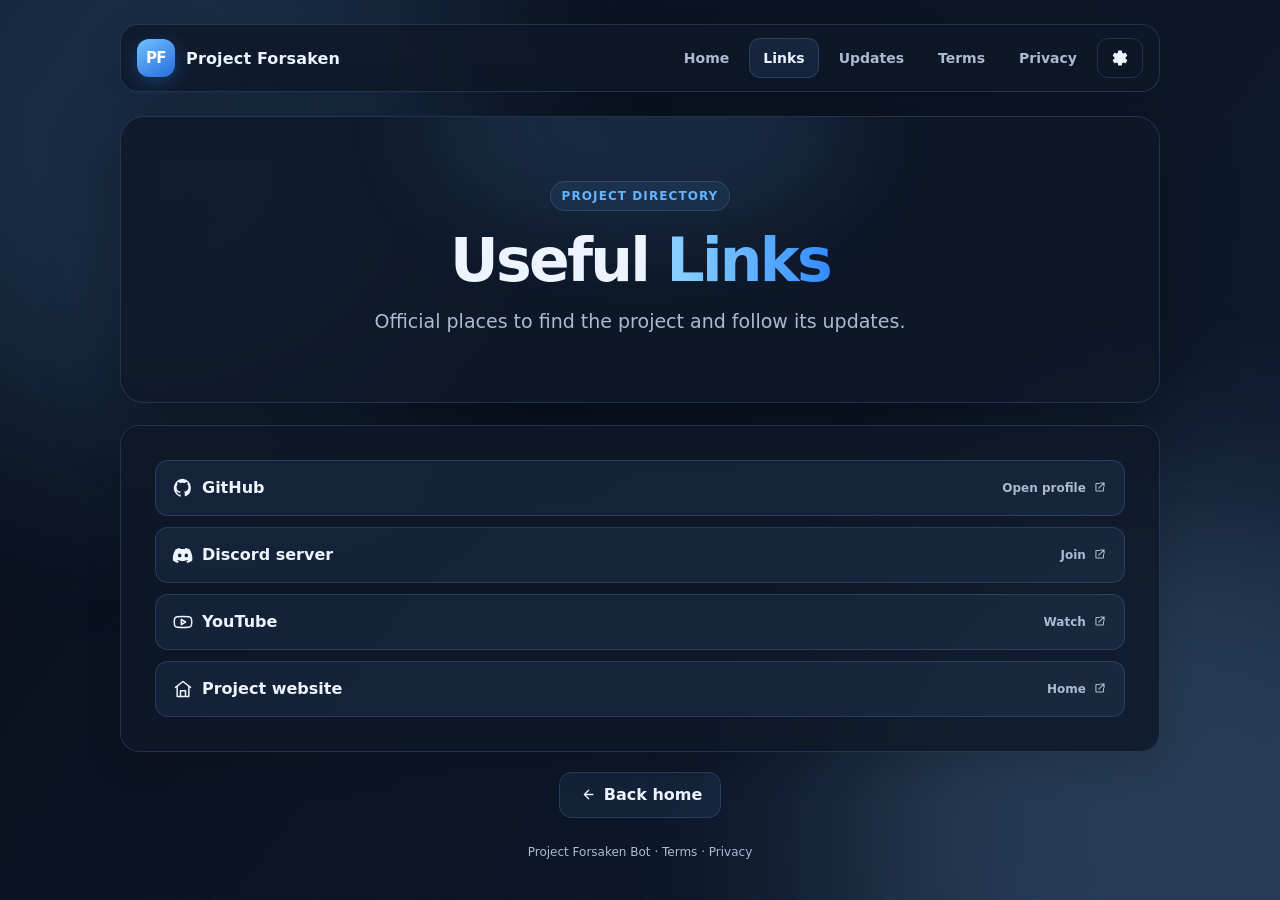
==== commit b5bfd1b0: "Update links.html" ====
--- a/links.html
+++ b/links.html
@@ -1,110 +1,110 @@
-<!doctype html>
+<!DOCTYPE html>
+
 <html lang="en">
-<head><meta charset="utf-8"><meta name="viewport" content="width=device-width, initial-scale=1"><meta name="theme-color" content="#080d18"><title>Links · Project Forsaken</title><link rel="stylesheet" href="styles.css"></head>
+<head><meta charset="utf-8"/><meta content="width=device-width, initial-scale=1" name="viewport"/><meta content="#080d18" name="theme-color"/><title>Links · Project Forsaken</title><link href="styles.css" rel="stylesheet"/></head>
 <body>
-  <div class="ambient" aria-hidden="true"></div><div id="particles" aria-hidden="true"></div>
-  <div class="site-shell">
-    <header class="topbar"><a class="brand" href="index.html"><span class="brand-mark" aria-hidden="true"><span class="brand-mark-text">PF</span></span><span>Project Forsaken</span></a><nav class="nav" aria-label="Main navigation"><a href="index.html">Home</a><a href="links.html" aria-current="page">Links</a><a href="updates.html">Updates</a><a href="tos.html">Terms</a><a href="privacy.html">Privacy</a><button class="icon-button" id="settingsButton" type="button" aria-label="Open settings" aria-haspopup="dialog" aria-expanded="false"><svg class="svg-icon is-filled" viewBox="0 0 24 24" aria-hidden="true" focusable="false"><path fill="currentColor" stroke="none" d="M12 8a4 4 0 0 1 4 4a4 4 0 0 1-4 4a4 4 0 0 1-4-4a4 4 0 0 1 4-4m0 2a2 2 0 0 0-2 2a2 2 0 0 0 2 2a2 2 0 0 0 2-2a2 2 0 0 0-2-2m-2 12c-.25 0-.46-.18-.5-.42l-.37-2.65c-.63-.25-1.17-.59-1.69-.99l-2.49 1.01c-.22.08-.49 0-.61-.22l-2-3.46a.493.493 0 0 1 .12-.64l2.11-1.66L4.5 12l.07-1l-2.11-1.63a.493.493 0 0 1-.12-.64l2-3.46c.12-.22.39-.31.61-.22l2.49 1c.52-.39 1.06-.73 1.69-.98l.37-2.65c.04-.24.25-.42.5-.42h4c.25 0 .46.18.5.42l.37 2.65c.63.25 1.17.59 1.69.98l2.49-1c.22-.09.49 0 .61.22l2 3.46c.13.22.07.49-.12.64L19.43 11l.07 1l-.07 1l2.11 1.63c.19.15.25.42.12.64l-2 3.46c-.12.22-.39.31-.61.22l-2.49-1c-.52.39-1.06.73-1.69.98l-.37 2.65c-.04.24-.25.42-.5.42z"/></svg></button></nav></header>
-    <main>
-      <section class="panel hero"><div class="hero-content"><span class="eyebrow">Project directory</span><h1>Useful <span class="gradient-text">Links</span></h1><p class="lead">Official places to find the project and follow its updates.</p></div></section>
-      <section class="section content-card"><div class="link-list">
-        <a class="button" href="https://github.com/0twbo" target="_blank" rel="noopener noreferrer"><svg class="svg-icon is-filled" viewBox="0 0 24 24" aria-hidden="true" focusable="false"><path xmlns="http://www.w3.org/2000/svg" fill="currentColor" stroke="none" d="M12 .9a11.1 11.1 0 0 0-3.51 21.63c.56.1.76-.24.76-.54v-2.1c-3.1.67-3.76-1.31-3.76-1.31-.51-1.3-1.25-1.65-1.25-1.65-1.02-.7.08-.69.08-.69 1.13.08 1.73 1.16 1.73 1.16 1 .72 2.1.51 2.61.39.1-.73.39-1.22.71-1.5-2.48-.28-5.09-1.24-5.09-5.53 0-1.22.44-2.22 1.16-3-.12-.29-.5-1.43.11-2.98 0 0 .95-.3 3.05 1.15a10.6 10.6 0 0 1 5.55 0c2.1-1.45 3.04-1.15 3.04-1.15.61 1.55.23 2.69.11 2.98.72.78 1.16 1.78 1.16 3 0 4.3-2.62 5.24-5.11 5.52.4.35.76 1.03.76 2.08v3.09c0 .3.2.65.77.54A11.1 11.1 0 0 0 12 .9Z" />
-  </svg> GitHub <span>Open profile <svg class="svg-icon" viewBox="0 0 24 24" aria-hidden="true" focusable="false"><path xmlns="http://www.w3.org/2000/svg" d="M13 5h6v6M19 5l-9 9" /><path xmlns="http://www.w3.org/2000/svg" d="M18 13v5a1 1 0 0 1-1 1H6a1 1 0 0 1-1-1V7a1 1 0 0 1 1-1h5" /></svg></span></a>
-        <a class="button" href="https://discord.gg/ekmqCpZRWQ" target="_blank" rel="noopener noreferrer"><svg class="svg-icon is-filled" viewBox="0 0 24 24" aria-hidden="true" focusable="false"><path xmlns="http://www.w3.org/2000/svg" fill="currentColor" stroke="none" d="M19.73 5.1a19.4 19.4 0 0 0-4.78-1.48.07.07 0 0 0-.08.04c-.21.38-.44.88-.6 1.28a18 18 0 0 0-5.42 0c-.16-.4-.4-.9-.61-1.28a.08.08 0 0 0-.08-.04A19.3 19.3 0 0 0 3.38 5.1a.07.07 0 0 0-.03.03C.31 9.68-.51 14.1-.1 18.46a.08.08 0 0 0 .03.06 19.5 19.5 0 0 0 5.86 2.96.08.08 0 0 0 .09-.03c.45-.61.85-1.25 1.2-1.93a.08.08 0 0 0-.04-.11 12.8 12.8 0 0 1-1.83-.87.08.08 0 0 1-.01-.13c.12-.09.24-.19.35-.29a.08.08 0 0 1 .08-.01c3.84 1.75 8 1.75 11.8 0a.08.08 0 0 1 .08.01c.11.1.23.2.35.29a.08.08 0 0 1-.01.13c-.58.34-1.19.63-1.83.87a.08.08 0 0 0-.04.11c.35.68.75 1.32 1.2 1.93a.08.08 0 0 0 .09.03 19.4 19.4 0 0 0 5.87-2.96.08.08 0 0 0 .03-.06c.49-5.04-.81-9.42-3.27-13.33a.06.06 0 0 0-.03-.03ZM8.02 14.8c-1.15 0-2.1-1.05-2.1-2.34s.93-2.34 2.1-2.34c1.18 0 2.13 1.06 2.11 2.34 0 1.29-.93 2.34-2.11 2.34Zm7.96 0c-1.15 0-2.1-1.05-2.1-2.34s.93-2.34 2.1-2.34c1.18 0 2.13 1.06 2.11 2.34 0 1.29-.92 2.34-2.11 2.34Z" />
-  </svg> Discord server <span>Join <svg class="svg-icon" viewBox="0 0 24 24" aria-hidden="true" focusable="false"><path xmlns="http://www.w3.org/2000/svg" d="M13 5h6v6M19 5l-9 9" /><path xmlns="http://www.w3.org/2000/svg" d="M18 13v5a1 1 0 0 1-1 1H6a1 1 0 0 1-1-1V7a1 1 0 0 1 1-1h5" /></svg></span></a>
-        <a class="button" href="https://www.youtube.com/@0twbo" target="_blank" rel="noopener noreferrer"><svg class="svg-icon" viewBox="0 0 24 24" aria-hidden="true" focusable="false"><path xmlns="http://www.w3.org/2000/svg" d="M22 8a2.9 2.9 0 0 0-2-2C18.2 5.5 12 5.5 12 5.5s-6.2 0-8 .5a2.9 2.9 0 0 0-2 2A30.2 30.2 0 0 0 1.5 12 30.2 30.2 0 0 0 2 16a2.9 2.9 0 0 0 2 2c1.8.5 8 .5 8 .5s6.2 0 8-.5a2.9 2.9 0 0 0 2-2 30.2 30.2 0 0 0 .5-4 30.2 30.2 0 0 0-.5-4Z" /><path xmlns="http://www.w3.org/2000/svg" d="m10 9 5 3-5 3V9Z" /></svg> YouTube <span>Watch <svg class="svg-icon" viewBox="0 0 24 24" aria-hidden="true" focusable="false"><path xmlns="http://www.w3.org/2000/svg" d="M13 5h6v6M19 5l-9 9" /><path xmlns="http://www.w3.org/2000/svg" d="M18 13v5a1 1 0 0 1-1 1H6a1 1 0 0 1-1-1V7a1 1 0 0 1 1-1h5" /></svg></span></a>
-        <a class="button" href="index.html"><svg class="svg-icon" viewBox="0 0 24 24" aria-hidden="true" focusable="false"><path xmlns="http://www.w3.org/2000/svg" d="m3 10 9-7 9 7" /><path xmlns="http://www.w3.org/2000/svg" d="M5 9.5V21h14V9.5M9 21v-7h6v7" /></svg> Project website <span>Home <svg class="svg-icon" viewBox="0 0 24 24" aria-hidden="true" focusable="false"><path xmlns="http://www.w3.org/2000/svg" d="M13 5h6v6M19 5l-9 9" /><path xmlns="http://www.w3.org/2000/svg" d="M18 13v5a1 1 0 0 1-1 1H6a1 1 0 0 1-1-1V7a1 1 0 0 1 1-1h5" /></svg></span></a>
-      </div></section>
-      <div class="back-row"><a class="button" href="index.html"><svg class="svg-icon" viewBox="0 0 24 24" aria-hidden="true" focusable="false"><path xmlns="http://www.w3.org/2000/svg" d="m15 18-6-6 6-6M9 12h12" /></svg> Back home</a></div>
-    </main>
-    <footer class="footer">Project Forsaken Bot · <a href="tos.html">Terms</a> · <a href="privacy.html">Privacy</a></footer>
-  </div>
-  <div class="dialog-backdrop" id="settingsBackdrop" aria-hidden="true">
-    <section class="dialog" role="dialog" aria-modal="true" aria-labelledby="settingsTitle">
-      <div class="dialog-header"><h2 id="settingsTitle">Settings</h2><button class="dialog-close" id="closeSettings" type="button" aria-label="Close settings"><svg class="svg-icon" viewBox="0 0 24 24" aria-hidden="true" focusable="false"><path xmlns="http://www.w3.org/2000/svg" d="m6 6 12 12M18 6 6 18" /></svg></button></div>
-      <div class="setting-row"><div><strong>Theme</strong><small>Switch between dark and light mode</small></div><button class="setting-action" id="themeToggle" type="button">Dark on</button></div>
-      <div class="setting-row color-theme-row">
-        <div><strong>Color themes</strong><small>Browse palettes by collection, or make your own</small></div>
-        <div class="theme-groups">
-          <section class="theme-group" aria-label="Essentials">
-            <h3>Essentials</h3>
-            <div class="theme-swatches" role="group" aria-label="Essential color themes">
-              <button class="theme-swatch" type="button" data-accent-choice="blue" aria-label="Blue" title="Blue" aria-pressed="true"></button>
-              <button class="theme-swatch" type="button" data-accent-choice="purple" aria-label="Purple" title="Purple" aria-pressed="false"></button>
-              <button class="theme-swatch" type="button" data-accent-choice="red" aria-label="Red" title="Red" aria-pressed="false"></button>
-              <button class="theme-swatch" type="button" data-accent-choice="rose" aria-label="Rose" title="Rose" aria-pressed="false"></button>
-              <button class="theme-swatch" type="button" data-accent-choice="amber" aria-label="Amber" title="Amber" aria-pressed="false"></button>
-            </div>
-          </section>
-          <section class="theme-group" aria-label="Nature">
-            <h3>Nature</h3>
-            <div class="theme-swatches" role="group" aria-label="Nature color themes">
-              <button class="theme-swatch" type="button" data-accent-choice="emerald" aria-label="Emerald" title="Emerald" aria-pressed="false"></button>
-              <button class="theme-swatch" type="button" data-accent-choice="teal" aria-label="Teal" title="Teal" aria-pressed="false"></button>
-              <button class="theme-swatch" type="button" data-accent-choice="lime" aria-label="Lime" title="Lime" aria-pressed="false"></button>
-            </div>
-          </section>
-          <section class="theme-group" aria-label="Metallics">
-            <h3>Metallics</h3>
-            <div class="theme-swatches" role="group" aria-label="Metallic color themes">
-              <button class="theme-swatch" type="button" data-accent-choice="gold" aria-label="Gold" title="Gold" aria-pressed="false"></button>
-              <button class="theme-swatch" type="button" data-accent-choice="bronze" aria-label="Bronze" title="Bronze" aria-pressed="false"></button>
-              <button class="theme-swatch" type="button" data-accent-choice="steel" aria-label="Steel" title="Steel" aria-pressed="false"></button>
-            </div>
-          </section>
-          <section class="theme-group" aria-label="Vibrant">
-            <h3>Vibrant</h3>
-            <div class="theme-swatches" role="group" aria-label="Vibrant color themes">
-              <button class="theme-swatch" type="button" data-accent-choice="cyan" aria-label="Cyan" title="Cyan" aria-pressed="false"></button>
-              <button class="theme-swatch" type="button" data-accent-choice="magenta" aria-label="Magenta" title="Magenta" aria-pressed="false"></button>
-              <button class="theme-swatch" type="button" data-accent-choice="orange" aria-label="Orange" title="Orange" aria-pressed="false"></button>
-            </div>
-          </section>
-          <section class="theme-group" aria-label="Gradients">
-            <h3>Gradients</h3>
-            <div class="theme-swatches" role="group" aria-label="Gradient color themes">
-              <button class="theme-swatch" type="button" data-accent-choice="gradient-aurora" aria-label="Aurora gradient" title="Aurora" aria-pressed="false"></button>
-              <button class="theme-swatch" type="button" data-accent-choice="gradient-sunset" aria-label="Sunset gradient" title="Sunset" aria-pressed="false"></button>
-              <button class="theme-swatch" type="button" data-accent-choice="gradient-ocean" aria-label="Ocean gradient" title="Ocean" aria-pressed="false"></button>
-              <button class="theme-swatch" type="button" data-accent-choice="gradient-fire" aria-label="Fire gradient" title="Fire" aria-pressed="false"></button>
-              <button class="theme-swatch" type="button" data-accent-choice="gradient-candy" aria-label="Candy gradient" title="Candy" aria-pressed="false"></button>
-              <button class="theme-swatch" type="button" data-accent-choice="gradient-cosmic" aria-label="Cosmic gradient" title="Cosmic" aria-pressed="false"></button>
-            </div>
-          </section>
-          <section class="theme-group" aria-label="Holidays">
-            <h3>Holidays</h3>
-            <div class="theme-swatches" role="group" aria-label="Holiday color themes">
-              <button class="theme-swatch" type="button" data-accent-choice="holiday-new-year" aria-label="New Year" title="New Year" aria-pressed="false"></button>
-              <button class="theme-swatch" type="button" data-accent-choice="holiday-christmas" aria-label="Christmas" title="Christmas" aria-pressed="false"></button>
-              <button class="theme-swatch" type="button" data-accent-choice="holiday-halloween" aria-label="Halloween" title="Halloween" aria-pressed="false"></button>
-              <button class="theme-swatch" type="button" data-accent-choice="holiday-valentines" aria-label="Valentine's Day" title="Valentine's Day" aria-pressed="false"></button>
-              <button class="theme-swatch" type="button" data-accent-choice="holiday-easter" aria-label="Easter" title="Easter" aria-pressed="false"></button>
-              <button class="theme-swatch" type="button" data-accent-choice="holiday-summer" aria-label="Summer" title="Summer" aria-pressed="false"></button>
-            </div>
-          </section>
-          <section class="theme-group custom-theme-group" aria-label="Custom colors and gradients">
-            <h3>Custom</h3>
-            <label class="custom-theme-picker" id="customAccentControl" title="Choose a custom accent color">
-              <input id="customAccentPicker" type="color" value="#328cff" aria-label="Choose a custom accent color">
-              <span>Single color</span>
-            </label>
-            <div class="custom-gradient-control" id="customGradientControl">
-              <span class="custom-gradient-label">Custom gradient</span>
-              <label class="gradient-color-picker"><span>Start</span><input id="customGradientStart" type="color" value="#328cff" aria-label="Custom gradient start color"></label>
-              <label class="gradient-color-picker"><span>End</span><input id="customGradientEnd" type="color" value="#a855f7" aria-label="Custom gradient end color"></label>
-              <span class="custom-gradient-preview" aria-hidden="true"></span>
-            </div>
-          </section>
-        </div>
-      </div>
-      <div class="setting-row"><div><strong>Sounds</strong><small>Startup and button hover sounds</small></div><button class="setting-action" id="soundToggle" type="button">On</button></div>
-      <div class="setting-row"><div><strong>Visual effects</strong><small>Animated background and floating particles</small></div><button class="setting-action" id="effectsToggle" type="button">On</button></div>
-      <div class="setting-row"><div><strong>About</strong><small>Information about this website</small></div><button class="setting-action" id="aboutToggle" type="button" aria-expanded="false">Show</button></div>
-      <div class="about-note" id="aboutNote">Project Forsaken is a Discord bot project by 0twbo. This website contains the bot invite, project links, updates, terms, and privacy information.</div>
-    </section>
-  </div>
+<div aria-hidden="true" class="ambient"></div><div aria-hidden="true" id="particles"></div>
+<div class="site-shell">
+<header class="topbar"><a class="brand" href="index.html"><span aria-hidden="true" class="brand-mark"><span class="brand-mark-text">PF</span></span><span>Project Forsaken</span></a><nav aria-label="Main navigation" class="nav"><a href="index.html">Home</a><a aria-current="page" href="links.html">Links</a><a href="updates.html">Updates</a><a href="tos.html">Terms</a><a href="privacy.html">Privacy</a><button aria-expanded="false" aria-haspopup="dialog" aria-label="Open settings" class="icon-button" id="settingsButton" type="button"><svg aria-hidden="true" class="svg-icon is-filled" focusable="false" viewbox="0 0 24 24"><path d="M12 8a4 4 0 0 1 4 4a4 4 0 0 1-4 4a4 4 0 0 1-4-4a4 4 0 0 1 4-4m0 2a2 2 0 0 0-2 2a2 2 0 0 0 2 2a2 2 0 0 0 2-2a2 2 0 0 0-2-2m-2 12c-.25 0-.46-.18-.5-.42l-.37-2.65c-.63-.25-1.17-.59-1.69-.99l-2.49 1.01c-.22.08-.49 0-.61-.22l-2-3.46a.493.493 0 0 1 .12-.64l2.11-1.66L4.5 12l.07-1l-2.11-1.63a.493.493 0 0 1-.12-.64l2-3.46c.12-.22.39-.31.61-.22l2.49 1c.52-.39 1.06-.73 1.69-.98l.37-2.65c.04-.24.25-.42.5-.42h4c.25 0 .46.18.5.42l.37 2.65c.63.25 1.17.59 1.69.98l2.49-1c.22-.09.49 0 .61.22l2 3.46c.13.22.07.49-.12.64L19.43 11l.07 1l-.07 1l2.11 1.63c.19.15.25.42.12.64l-2 3.46c-.12.22-.39.31-.61.22l-2.49-1c-.52.39-1.06.73-1.69.98l-.37 2.65c-.04.24-.25.42-.5.42z" fill="currentColor" stroke="none"></path></svg></button></nav></header>
+<main>
+<section class="panel hero"><div class="hero-content"><span class="eyebrow">Project directory</span><h1>Useful <span class="gradient-text">Links</span></h1><p class="lead">Official places to find the project and follow its updates.</p></div></section>
+<section class="section content-card"><div class="link-list">
+<a class="button" href="https://github.com/0twbo" rel="noopener noreferrer" target="_blank"><svg aria-hidden="true" class="svg-icon is-filled" focusable="false" viewbox="0 0 24 24"><path d="M12 .9a11.1 11.1 0 0 0-3.51 21.63c.56.1.76-.24.76-.54v-2.1c-3.1.67-3.76-1.31-3.76-1.31-.51-1.3-1.25-1.65-1.25-1.65-1.02-.7.08-.69.08-.69 1.13.08 1.73 1.16 1.73 1.16 1 .72 2.1.51 2.61.39.1-.73.39-1.22.71-1.5-2.48-.28-5.09-1.24-5.09-5.53 0-1.22.44-2.22 1.16-3-.12-.29-.5-1.43.11-2.98 0 0 .95-.3 3.05 1.15a10.6 10.6 0 0 1 5.55 0c2.1-1.45 3.04-1.15 3.04-1.15.61 1.55.23 2.69.11 2.98.72.78 1.16 1.78 1.16 3 0 4.3-2.62 5.24-5.11 5.52.4.35.76 1.03.76 2.08v3.09c0 .3.2.65.77.54A11.1 11.1 0 0 0 12 .9Z" fill="currentColor" stroke="none" xmlns="http://www.w3.org/2000/svg"></path>
+</svg> GitHub <span>Open profile <svg aria-hidden="true" class="svg-icon" focusable="false" viewbox="0 0 24 24"><path d="M13 5h6v6M19 5l-9 9" xmlns="http://www.w3.org/2000/svg"></path><path d="M18 13v5a1 1 0 0 1-1 1H6a1 1 0 0 1-1-1V7a1 1 0 0 1 1-1h5" xmlns="http://www.w3.org/2000/svg"></path></svg></span></a>
+<a class="button" href="https://discord.gg/ekmqCpZRWQ" rel="noopener noreferrer" target="_blank"><svg aria-hidden="true" class="svg-icon is-filled" focusable="false" viewbox="0 0 24 24"><path d="M19.73 5.1a19.4 19.4 0 0 0-4.78-1.48.07.07 0 0 0-.08.04c-.21.38-.44.88-.6 1.28a18 18 0 0 0-5.42 0c-.16-.4-.4-.9-.61-1.28a.08.08 0 0 0-.08-.04A19.3 19.3 0 0 0 3.38 5.1a.07.07 0 0 0-.03.03C.31 9.68-.51 14.1-.1 18.46a.08.08 0 0 0 .03.06 19.5 19.5 0 0 0 5.86 2.96.08.08 0 0 0 .09-.03c.45-.61.85-1.25 1.2-1.93a.08.08 0 0 0-.04-.11 12.8 12.8 0 0 1-1.83-.87.08.08 0 0 1-.01-.13c.12-.09.24-.19.35-.29a.08.08 0 0 1 .08-.01c3.84 1.75 8 1.75 11.8 0a.08.08 0 0 1 .08.01c.11.1.23.2.35.29a.08.08 0 0 1-.01.13c-.58.34-1.19.63-1.83.87a.08.08 0 0 0-.04.11c.35.68.75 1.32 1.2 1.93a.08.08 0 0 0 .09.03 19.4 19.4 0 0 0 5.87-2.96.08.08 0 0 0 .03-.06c.49-5.04-.81-9.42-3.27-13.33a.06.06 0 0 0-.03-.03ZM8.02 14.8c-1.15 0-2.1-1.05-2.1-2.34s.93-2.34 2.1-2.34c1.18 0 2.13 1.06 2.11 2.34 0 1.29-.93 2.34-2.11 2.34Zm7.96 0c-1.15 0-2.1-1.05-2.1-2.34s.93-2.34 2.1-2.34c1.18 0 2.13 1.06 2.11 2.34 0 1.29-.92 2.34-2.11 2.34Z" fill="currentColor" stroke="none" xmlns="http://www.w3.org/2000/svg"></path>
+</svg> Discord server <span>Join <svg aria-hidden="true" class="svg-icon" focusable="false" viewbox="0 0 24 24"><path d="M13 5h6v6M19 5l-9 9" xmlns="http://www.w3.org/2000/svg"></path><path d="M18 13v5a1 1 0 0 1-1 1H6a1 1 0 0 1-1-1V7a1 1 0 0 1 1-1h5" xmlns="http://www.w3.org/2000/svg"></path></svg></span></a>
+<a class="button" href="https://www.youtube.com/@0twbo" rel="noopener noreferrer" target="_blank"><svg aria-hidden="true" class="svg-icon" focusable="false" viewbox="0 0 24 24"><path d="M22 8a2.9 2.9 0 0 0-2-2C18.2 5.5 12 5.5 12 5.5s-6.2 0-8 .5a2.9 2.9 0 0 0-2 2A30.2 30.2 0 0 0 1.5 12 30.2 30.2 0 0 0 2 16a2.9 2.9 0 0 0 2 2c1.8.5 8 .5 8 .5s6.2 0 8-.5a2.9 2.9 0 0 0 2-2 30.2 30.2 0 0 0 .5-4 30.2 30.2 0 0 0-.5-4Z" xmlns="http://www.w3.org/2000/svg"></path><path d="m10 9 5 3-5 3V9Z" xmlns="http://www.w3.org/2000/svg"></path></svg> YouTube <span>Watch <svg aria-hidden="true" class="svg-icon" focusable="false" viewbox="0 0 24 24"><path d="M13 5h6v6M19 5l-9 9" xmlns="http://www.w3.org/2000/svg"></path><path d="M18 13v5a1 1 0 0 1-1 1H6a1 1 0 0 1-1-1V7a1 1 0 0 1 1-1h5" xmlns="http://www.w3.org/2000/svg"></path></svg></span></a>
+<a class="button" href="index.html"><svg aria-hidden="true" class="svg-icon" focusable="false" viewbox="0 0 24 24"><path d="m3 10 9-7 9 7" xmlns="http://www.w3.org/2000/svg"></path><path d="M5 9.5V21h14V9.5M9 21v-7h6v7" xmlns="http://www.w3.org/2000/svg"></path></svg> Project website <span>Home <svg aria-hidden="true" class="svg-icon" focusable="false" viewbox="0 0 24 24"><path d="M13 5h6v6M19 5l-9 9" xmlns="http://www.w3.org/2000/svg"></path><path d="M18 13v5a1 1 0 0 1-1 1H6a1 1 0 0 1-1-1V7a1 1 0 0 1 1-1h5" xmlns="http://www.w3.org/2000/svg"></path></svg></span></a>
+</div></section>
+<div class="back-row"><a class="button" href="index.html"><svg aria-hidden="true" class="svg-icon" focusable="false" viewbox="0 0 24 24"><path d="m15 18-6-6 6-6M9 12h12" xmlns="http://www.w3.org/2000/svg"></path></svg> Back home</a></div>
+</main>
+<footer class="footer">Project Forsaken Bot · <a href="tos.html">Terms</a> · <a href="privacy.html">Privacy</a></footer>
+</div>
+<div aria-hidden="true" class="dialog-backdrop" id="settingsBackdrop">
+<section aria-labelledby="settingsTitle" aria-modal="true" class="dialog" role="dialog">
+<div class="dialog-header"><h2 id="settingsTitle">Settings</h2><button aria-label="Close settings" class="dialog-close" id="closeSettings" type="button"><svg aria-hidden="true" class="svg-icon" focusable="false" viewbox="0 0 24 24"><path d="m6 6 12 12M18 6 6 18" xmlns="http://www.w3.org/2000/svg"></path></svg></button></div><div class="setting-row language-setting-row"><div><strong>Language</strong><small>Choose your preferred language</small></div><select aria-label="Choose language" class="language-select" id="languageSelect"><option value="en">English</option><option value="uk">Українська</option><option value="ru">Русский</option></select></div>
+<div class="setting-row"><div><strong>Theme</strong><small>Switch between dark and light mode</small></div><button class="setting-action" data-i18n-skip="true" id="themeToggle" type="button">Dark on</button></div>
+<div class="setting-row color-theme-row">
+<div><strong>Color themes</strong><small>Browse palettes by collection, or make your own</small></div>
+<div class="theme-groups">
+<details aria-label="Essentials" class="theme-group" open=""><summary>Essentials</summary>
 
-  <audio id="startupSound" preload="none"><source src="startup.mp3" type="audio/mpeg"></audio>
-  <audio id="hoverSound" preload="none"><source src="hover.mp3" type="audio/mpeg"></audio>
-  <script src="script.js" defer></script>
+<div aria-label="Essential color themes" class="theme-swatches" role="group">
+<button aria-label="Blue" aria-pressed="true" class="theme-swatch" data-accent-choice="blue" title="Blue" type="button"></button>
+<button aria-label="Purple" aria-pressed="false" class="theme-swatch" data-accent-choice="purple" title="Purple" type="button"></button>
+<button aria-label="Red" aria-pressed="false" class="theme-swatch" data-accent-choice="red" title="Red" type="button"></button>
+<button aria-label="Rose" aria-pressed="false" class="theme-swatch" data-accent-choice="rose" title="Rose" type="button"></button>
+<button aria-label="Amber" aria-pressed="false" class="theme-swatch" data-accent-choice="amber" title="Amber" type="button"></button>
+</div>
+</details>
+<details aria-label="Nature" class="theme-group"><summary>Nature</summary>
+
+<div aria-label="Nature color themes" class="theme-swatches" role="group">
+<button aria-label="Emerald" aria-pressed="false" class="theme-swatch" data-accent-choice="emerald" title="Emerald" type="button"></button>
+<button aria-label="Teal" aria-pressed="false" class="theme-swatch" data-accent-choice="teal" title="Teal" type="button"></button>
+<button aria-label="Lime" aria-pressed="false" class="theme-swatch" data-accent-choice="lime" title="Lime" type="button"></button>
+</div>
+</details>
+<details aria-label="Metallics" class="theme-group"><summary>Metallics</summary>
+
+<div aria-label="Metallic color themes" class="theme-swatches" role="group">
+<button aria-label="Gold" aria-pressed="false" class="theme-swatch" data-accent-choice="gold" title="Gold" type="button"></button>
+<button aria-label="Bronze" aria-pressed="false" class="theme-swatch" data-accent-choice="bronze" title="Bronze" type="button"></button>
+<button aria-label="Steel" aria-pressed="false" class="theme-swatch" data-accent-choice="steel" title="Steel" type="button"></button>
+</div>
+</details>
+<details aria-label="Vibrant" class="theme-group"><summary>Vibrant</summary>
+
+<div aria-label="Vibrant color themes" class="theme-swatches" role="group">
+<button aria-label="Cyan" aria-pressed="false" class="theme-swatch" data-accent-choice="cyan" title="Cyan" type="button"></button>
+<button aria-label="Magenta" aria-pressed="false" class="theme-swatch" data-accent-choice="magenta" title="Magenta" type="button"></button>
+<button aria-label="Orange" aria-pressed="false" class="theme-swatch" data-accent-choice="orange" title="Orange" type="button"></button>
+</div>
+</details>
+<details aria-label="Gradients" class="theme-group"><summary>Gradients</summary>
+
+<div aria-label="Gradient color themes" class="theme-swatches" role="group">
+<button aria-label="Aurora gradient" aria-pressed="false" class="theme-swatch" data-accent-choice="gradient-aurora" title="Aurora" type="button"></button>
+<button aria-label="Sunset gradient" aria-pressed="false" class="theme-swatch" data-accent-choice="gradient-sunset" title="Sunset" type="button"></button>
+<button aria-label="Ocean gradient" aria-pressed="false" class="theme-swatch" data-accent-choice="gradient-ocean" title="Ocean" type="button"></button>
+<button aria-label="Fire gradient" aria-pressed="false" class="theme-swatch" data-accent-choice="gradient-fire" title="Fire" type="button"></button>
+<button aria-label="Candy gradient" aria-pressed="false" class="theme-swatch" data-accent-choice="gradient-candy" title="Candy" type="button"></button>
+<button aria-label="Cosmic gradient" aria-pressed="false" class="theme-swatch" data-accent-choice="gradient-cosmic" title="Cosmic" type="button"></button>
+</div>
+</details>
+<details aria-label="Holidays" class="theme-group"><summary>Holidays</summary>
+
+<div aria-label="Holiday color themes" class="theme-swatches" role="group">
+<button aria-label="New Year" aria-pressed="false" class="theme-swatch" data-accent-choice="holiday-new-year" title="New Year" type="button"></button>
+<button aria-label="Christmas" aria-pressed="false" class="theme-swatch" data-accent-choice="holiday-christmas" title="Christmas" type="button"></button>
+<button aria-label="Halloween" aria-pressed="false" class="theme-swatch" data-accent-choice="holiday-halloween" title="Halloween" type="button"></button>
+<button aria-label="Valentine's Day" aria-pressed="false" class="theme-swatch" data-accent-choice="holiday-valentines" title="Valentine's Day" type="button"></button>
+<button aria-label="Easter" aria-pressed="false" class="theme-swatch" data-accent-choice="holiday-easter" title="Easter" type="button"></button>
+<button aria-label="Summer" aria-pressed="false" class="theme-swatch" data-accent-choice="holiday-summer" title="Summer" type="button"></button>
+</div>
+</details>
+<details aria-label="Custom colors and gradients" class="theme-group"><summary>Custom</summary>
+
+<label class="custom-theme-picker" id="customAccentControl" title="Choose a custom accent color">
+<input aria-label="Choose a custom accent color" id="customAccentPicker" type="color" value="#328cff"/>
+<span>Single color</span>
+</label>
+<div class="custom-gradient-control" id="customGradientControl">
+<span class="custom-gradient-label">Custom gradient</span>
+<label class="gradient-color-picker"><span>Start</span><input aria-label="Custom gradient start color" id="customGradientStart" type="color" value="#328cff"/></label>
+<label class="gradient-color-picker"><span>End</span><input aria-label="Custom gradient end color" id="customGradientEnd" type="color" value="#a855f7"/></label>
+<span aria-hidden="true" class="custom-gradient-preview"></span>
+</div>
+</details>
+</div>
+</div>
+<div class="setting-row"><div><strong>Sounds</strong><small>Startup and button hover sounds</small></div><button class="setting-action" data-i18n-skip="true" id="soundToggle" type="button">On</button></div>
+<div class="setting-row"><div><strong>Visual effects</strong><small>Animated background and floating particles</small></div><button class="setting-action" data-i18n-skip="true" id="effectsToggle" type="button">On</button></div>
+<div class="setting-row"><div><strong>About</strong><small>Information about this website</small></div><button aria-expanded="false" class="setting-action" data-i18n-skip="true" id="aboutToggle" type="button">Show</button></div>
+<div class="about-note" id="aboutNote">Project Forsaken is a Discord bot project by 0twbo. This website contains the bot invite, project links, updates, terms, and privacy information.</div>
+</section>
+</div>
+<audio id="startupSound" preload="none"><source src="startup.mp3" type="audio/mpeg"/></audio>
+<audio id="hoverSound" preload="none"><source src="hover.mp3" type="audio/mpeg"/></audio>
+<script defer="" src="script.js"></script>
 </body></html>
--- a/styles.css
+++ b/styles.css
@@ -6,8 +6,18 @@
   --panel-strong: rgba(13, 21, 36, .96);
   --text: #edf4ff;
   --muted: #aabbd2;
+  --accent-light: #8ed2ff;
   --accent: #63b3ff;
   --accent-strong: #328cff;
+  --accent-rgb: 99, 179, 255;
+  --accent-strong-rgb: 50, 140, 255;
+  --bg-tint: #0a1425;
+  --brand-a: #71c2ff;
+  --brand-b: #286de0;
+  --gradient-start: var(--accent-light);
+  --gradient-end: var(--accent-strong);
+  --accent-gradient: linear-gradient(135deg, var(--accent-light), var(--accent-strong));
+  --gradient-text: linear-gradient(90deg, var(--accent-light), var(--accent), var(--accent-strong));
   --border: rgba(139, 190, 255, .16);
   --shadow: 0 22px 70px rgba(0, 0, 0, .34);
 }
@@ -20,10 +30,185 @@
   --panel-strong: rgba(255, 255, 255, .96);
   --text: #14223a;
   --muted: #52647e;
+  --accent-light: #63a4ef;
   --accent: #246fce;
   --accent-strong: #145fc3;
+  --accent-rgb: 36, 111, 206;
+  --accent-strong-rgb: 20, 95, 195;
+  --bg-tint: #eef5ff;
+  --brand-a: #4796e9;
+  --brand-b: #1e5fc1;
   --border: rgba(44, 105, 180, .18);
   --shadow: 0 22px 70px rgba(38, 74, 125, .16);
+}
+
+/* Color palettes: the selected accent is shared by every page. */
+:root[data-accent="purple"] {
+  --accent-light: #d7b7ff; --accent: #b78cff; --accent-strong: #8d5cff;
+  --accent-rgb: 183, 140, 255; --accent-strong-rgb: 141, 92, 255;
+  --bg-alt: #17142a; --bg-tint: #211632; --brand-a: #c8a3ff; --brand-b: #7041cb;
+  --border: rgba(183, 140, 255, .16);
+}
+:root[data-theme="light"][data-accent="blue"] {
+  --bg: #e9f1ff; --bg-alt: #d7e6ff; --bg-tint: #eef5ff;
+  --accent-light: #63a4ef; --accent: #246fce; --accent-strong: #145fc3;
+  --accent-rgb: 36, 111, 206; --accent-strong-rgb: 20, 95, 195;
+  --brand-a: #4796e9; --brand-b: #1e5fc1; --border: rgba(44, 105, 180, .18);
+}
+:root[data-theme="light"][data-accent="purple"] {
+  --bg: #f2eaff; --bg-alt: #e6dcfa; --bg-tint: #faf7ff;
+  --accent-light: #a57be9; --accent: #7844c9; --accent-strong: #6031ad;
+  --accent-rgb: 120, 68, 201; --accent-strong-rgb: 96, 49, 173;
+  --brand-a: #a57be9; --brand-b: #6031ad; --border: rgba(120, 68, 201, .18);
+}
+:root[data-accent="emerald"] {
+  --accent-light: #9ef5cf; --accent: #4dd6a3; --accent-strong: #19a977;
+  --accent-rgb: 77, 214, 163; --accent-strong-rgb: 25, 169, 119;
+  --bg-alt: #10251f; --bg-tint: #0a1d19; --brand-a: #75e8ba; --brand-b: #168a68;
+  --border: rgba(77, 214, 163, .16);
+}
+:root[data-theme="light"][data-accent="emerald"] {
+  --bg: #e8f8f0; --bg-alt: #d8f0e5; --bg-tint: #f4fcf8;
+  --accent-light: #58c99a; --accent: #16875f; --accent-strong: #106b4b;
+  --accent-rgb: 22, 135, 95; --accent-strong-rgb: 16, 107, 75;
+  --brand-a: #58c99a; --brand-b: #106b4b; --border: rgba(22, 135, 95, .18);
+}
+:root[data-accent="rose"] {
+  --accent-light: #ffafc4; --accent: #ff7eaa; --accent-strong: #ec4d83;
+  --accent-rgb: 255, 126, 170; --accent-strong-rgb: 236, 77, 131;
+  --bg-alt: #251520; --bg-tint: #21101b; --brand-a: #ff9fbd; --brand-b: #c93670;
+  --border: rgba(255, 126, 170, .16);
+}
+:root[data-theme="light"][data-accent="rose"] {
+  --bg: #ffedf3; --bg-alt: #f9dce7; --bg-tint: #fff7fa;
+  --accent-light: #e9789b; --accent: #c83770; --accent-strong: #a8275b;
+  --accent-rgb: 200, 55, 112; --accent-strong-rgb: 168, 39, 91;
+  --brand-a: #e9789b; --brand-b: #a8275b; --border: rgba(200, 55, 112, .18);
+}
+:root[data-accent="amber"] {
+  --accent-light: #ffdc91; --accent: #ffc15c; --accent-strong: #e99a22;
+  --accent-rgb: 255, 193, 92; --accent-strong-rgb: 233, 154, 34;
+  --bg-alt: #28200f; --bg-tint: #21190d; --brand-a: #ffd17a; --brand-b: #bd7918;
+  --border: rgba(255, 193, 92, .16);
+}
+:root[data-theme="light"][data-accent="amber"] {
+  --bg: #fff4df; --bg-alt: #f7e8c9; --bg-tint: #fffbf2;
+  --accent-light: #d69a34; --accent: #a86700; --accent-strong: #875300;
+  --accent-rgb: 168, 103, 0; --accent-strong-rgb: 135, 83, 0;
+  --brand-a: #d69a34; --brand-b: #875300; --border: rgba(168, 103, 0, .18);
+}
+:root[data-accent="red"] {
+  --accent-light: #ffaaaa; --accent: #ff7777; --accent-strong: #e54545;
+  --accent-rgb: 255, 119, 119; --accent-strong-rgb: 229, 69, 69;
+  --bg-alt: #281316; --bg-tint: #211014; --brand-a: #ff9898; --brand-b: #c73242;
+  --border: rgba(255, 119, 119, .16);
+}
+/* Metallic palettes: Gold, Bronze, and Steel. */
+:root[data-accent="gold"] {
+  --accent-light: #ffe6a3; --accent: #ffd36b; --accent-strong: #a87000;
+  --accent-rgb: 255, 211, 107; --accent-strong-rgb: 168, 112, 0;
+  --bg-alt: #27200f; --bg-tint: #21190d; --brand-a: #ffe6a3; --brand-b: #a87000;
+  --border: rgba(255, 211, 107, .18);
+}
+:root[data-accent="bronze"] {
+  --accent-light: #f0c19c; --accent: #d99465; --accent-strong: #995225;
+  --accent-rgb: 217, 148, 101; --accent-strong-rgb: 153, 82, 37;
+  --bg-alt: #2a1d16; --bg-tint: #21150f; --brand-a: #f0c19c; --brand-b: #995225;
+  --border: rgba(217, 148, 101, .18);
+}
+:root[data-accent="steel"] {
+  --accent-light: #d6e2ef; --accent: #a9bfd4; --accent-strong: #57738e;
+  --accent-rgb: 169, 191, 212; --accent-strong-rgb: 87, 115, 142;
+  --bg-alt: #18222e; --bg-tint: #101a25; --brand-a: #d6e2ef; --brand-b: #57738e;
+  --border: rgba(169, 191, 212, .18);
+}
+:root[data-theme="light"][data-accent="red"] {
+  --bg: #fff0f0; --bg-alt: #f8dddd; --bg-tint: #fff8f8;
+  --accent-light: #ea7c7c; --accent: #c63d4d; --accent-strong: #a82737;
+  --accent-rgb: 198, 61, 77; --accent-strong-rgb: 168, 39, 55;
+  --brand-a: #ea7c7c; --brand-b: #a82737; --border: rgba(198, 61, 77, .18);
+}
+
+:root[data-theme="light"][data-accent="gold"] {
+  --bg: #fff7e6; --bg-alt: #f5e7c7; --bg-tint: #fffcf4;
+  --accent-light: #d9a43c; --accent: #956300; --accent-strong: #805400;
+  --accent-rgb: 149, 99, 0; --accent-strong-rgb: 128, 84, 0;
+  --brand-a: #d9a43c; --brand-b: #805400; --border: rgba(149, 99, 0, .2);
+}
+:root[data-theme="light"][data-accent="bronze"] {
+  --bg: #fbf0e8; --bg-alt: #f0dfd1; --bg-tint: #fff9f5;
+  --accent-light: #c98558; --accent: #8f4b25; --accent-strong: #783d1d;
+  --accent-rgb: 143, 75, 37; --accent-strong-rgb: 120, 61, 29;
+  --brand-a: #c98558; --brand-b: #783d1d; --border: rgba(143, 75, 37, .2);
+}
+:root[data-theme="light"][data-accent="steel"] {
+  --bg: #edf2f7; --bg-alt: #dce5ee; --bg-tint: #f7f9fc;
+  --accent-light: #8ca4bc; --accent: #536f8a; --accent-strong: #3e5872;
+  --accent-rgb: 83, 111, 138; --accent-strong-rgb: 62, 88, 114;
+  --brand-a: #8ca4bc; --brand-b: #3e5872; --border: rgba(83, 111, 138, .2);
+}
+
+
+/* Additional nature and vibrant palettes. */
+:root[data-accent="teal"] {
+  --accent-light: #8be9dc; --accent: #42c7b5; --accent-strong: #0f9f90;
+  --accent-rgb: 66, 199, 181; --accent-strong-rgb: 15, 159, 144;
+  --bg-alt: #102522; --bg-tint: #0b1c1b; --brand-a: #8be9dc; --brand-b: #0f8f83;
+  --border: rgba(66, 199, 181, .17);
+}
+:root[data-theme="light"][data-accent="teal"] {
+  --bg: #e8f8f5; --bg-alt: #d4eee9; --bg-tint: #f5fcfa;
+  --accent-light: #45b6a6; --accent: #087f73; --accent-strong: #07675f;
+  --accent-rgb: 8, 127, 115; --accent-strong-rgb: 7, 103, 95;
+  --brand-a: #45b6a6; --brand-b: #07675f; --border: rgba(8, 127, 115, .19);
+}
+:root[data-accent="lime"] {
+  --accent-light: #e4ffad; --accent: #a3e635; --accent-strong: #65a30d;
+  --accent-rgb: 163, 230, 53; --accent-strong-rgb: 101, 163, 13;
+  --bg-alt: #202913; --bg-tint: #171f0e; --brand-a: #d9f99d; --brand-b: #65a30d;
+  --border: rgba(163, 230, 53, .17);
+}
+:root[data-theme="light"][data-accent="lime"] {
+  --bg: #f2f8e6; --bg-alt: #e3edcc; --bg-tint: #f9fcf2;
+  --accent-light: #8bbd35; --accent: #557f12; --accent-strong: #45690c;
+  --accent-rgb: 85, 127, 18; --accent-strong-rgb: 69, 105, 12;
+  --brand-a: #8bbd35; --brand-b: #45690c; --border: rgba(85, 127, 18, .2);
+}
+:root[data-accent="cyan"] {
+  --accent-light: #b6f4ff; --accent: #45d9f2; --accent-strong: #089bb8;
+  --accent-rgb: 69, 217, 242; --accent-strong-rgb: 8, 155, 184;
+  --bg-alt: #10252e; --bg-tint: #0a1c25; --brand-a: #a8efff; --brand-b: #078ca8;
+  --border: rgba(69, 217, 242, .18);
+}
+:root[data-theme="light"][data-accent="cyan"] {
+  --bg: #e8f9fc; --bg-alt: #d4eef3; --bg-tint: #f4fcfd;
+  --accent-light: #3baabd; --accent: #087e96; --accent-strong: #06677d;
+  --accent-rgb: 8, 126, 150; --accent-strong-rgb: 6, 103, 125;
+  --brand-a: #3baabd; --brand-b: #06677d; --border: rgba(8, 126, 150, .2);
+}
+:root[data-accent="magenta"] {
+  --accent-light: #f8c4ff; --accent: #e879f9; --accent-strong: #c026d3;
+  --accent-rgb: 232, 121, 249; --accent-strong-rgb: 192, 38, 211;
+  --bg-alt: #29142c; --bg-tint: #1e1022; --brand-a: #f2b1ff; --brand-b: #ad20c0;
+  --border: rgba(232, 121, 249, .18);
+}
+:root[data-theme="light"][data-accent="magenta"] {
+  --bg: #fbedff; --bg-alt: #f0daf5; --bg-tint: #fdf7ff;
+  --accent-light: #c75bd8; --accent: #9824aa; --accent-strong: #801b91;
+  --accent-rgb: 152, 36, 170; --accent-strong-rgb: 128, 27, 145;
+  --brand-a: #c75bd8; --brand-b: #801b91; --border: rgba(152, 36, 170, .2);
+}
+:root[data-accent="orange"] {
+  --accent-light: #ffd0a1; --accent: #ff9b4a; --accent-strong: #e66b16;
+  --accent-rgb: 255, 155, 74; --accent-strong-rgb: 230, 107, 22;
+  --bg-alt: #2b1d13; --bg-tint: #21150e; --brand-a: #ffd0a1; --brand-b: #d65d0b;
+  --border: rgba(255, 155, 74, .18);
+}
+:root[data-theme="light"][data-accent="orange"] {
+  --bg: #fff2e7; --bg-alt: #f7e1cf; --bg-tint: #fffaf5;
+  --accent-light: #df813b; --accent: #b45309; --accent-strong: #934006;
+  --accent-rgb: 180, 83, 9; --accent-strong-rgb: 147, 64, 6;
+  --brand-a: #df813b; --brand-b: #934006; --border: rgba(180, 83, 9, .2);
 }
 
 * { box-sizing: border-box; }
@@ -37,11 +222,11 @@
   overflow-x: hidden;
   color: var(--text);
   font-family: Inter, ui-sans-serif, system-ui, -apple-system, BlinkMacSystemFont, "Segoe UI", sans-serif;
-  background: linear-gradient(125deg, var(--bg), var(--bg-alt), #0a1425, var(--bg));
+  background: linear-gradient(125deg, var(--bg), var(--bg-alt), var(--bg-tint), var(--bg));
   background-size: 300% 300%;
   animation: background-drift 22s ease infinite;
 }
-:root[data-theme="light"] body { background-image: linear-gradient(125deg, #f4f8ff, #dceaff, #eef5ff, #dceaff); }
+:root[data-theme="light"] body { background-image: linear-gradient(125deg, var(--bg), var(--bg-alt), var(--bg-tint), var(--bg-alt)); }
 
 @keyframes background-drift {
   0%, 100% { background-position: 0% 50%; }
@@ -63,23 +248,27 @@
   border-radius: 50%;
   filter: blur(105px);
   opacity: .18;
-  background: #358fff;
+  background: var(--accent);
   animation: glow-pulse 12s ease-in-out infinite;
 }
 .ambient::before { top: -25%; left: -15%; }
-.ambient::after { right: -18%; bottom: -30%; background: #7b87ff; animation-delay: -6s; }
+.ambient::after { right: -18%; bottom: -30%; background: var(--accent-light); animation-delay: -6s; }
 @keyframes glow-pulse { 50% { transform: scale(1.17); opacity: .25; } }
 #particles { position: fixed; inset: 0; z-index: 1; overflow: hidden; pointer-events: none; }
 .particle {
   position: absolute;
   bottom: -14px;
   border-radius: 50%;
-  background: #8bcaff;
-  box-shadow: 0 0 12px rgba(99, 179, 255, .65);
-  animation: drift linear infinite;
-}
-@keyframes drift {
-  to { transform: translate3d(var(--drift-x), -115vh, 0); }
+  box-shadow: 0 0 12px rgba(var(--accent-rgb), .65);
+  animation: particle-weave linear infinite;
+  will-change: transform;
+}
+@keyframes particle-weave {
+  0%   { transform: translate3d(0, 0, 0) rotate(0deg); }
+  24%  { transform: translate3d(var(--weave-1), -29vh, 0) rotate(90deg); }
+  49%  { transform: translate3d(var(--weave-2), -59vh, 0) rotate(180deg); }
+  74%  { transform: translate3d(var(--weave-3), -89vh, 0) rotate(270deg); }
+  100% { transform: translate3d(var(--weave-4), -120vh, 0) rotate(360deg); }
 }
 .effects-off .ambient::before, .effects-off .ambient::after,
 .effects-off #particles { display: none; }
@@ -106,8 +295,8 @@
   place-items: center;
   border-radius: 12px;
   color: #fff;
-  background: linear-gradient(145deg, #71c2ff, #286de0);
-  box-shadow: 0 5px 20px rgba(50, 140, 255, .3);
+  background: linear-gradient(145deg, var(--brand-a), var(--brand-b));
+  box-shadow: 0 5px 20px rgba(var(--accent-strong-rgb), .3);
 }
 .nav { display: flex; flex-wrap: wrap; align-items: center; justify-content: flex-end; gap: 6px; }
 .nav a, .icon-button {
@@ -131,7 +320,7 @@
 .nav a:hover, .nav a[aria-current="page"], .icon-button:hover {
   color: var(--text);
   border-color: var(--border);
-  background: rgba(99, 179, 255, .10);
+  background: rgba(var(--accent-rgb), .10);
 }
 .icon-button { border-color: var(--border); color: var(--text); font-size: 18px; }
 
@@ -152,7 +341,7 @@
   content: "";
   transform: translateX(-50%);
   border-radius: 50%;
-  background: rgba(64, 150, 255, .12);
+  background: rgba(var(--accent-rgb), .12);
   filter: blur(45px);
   pointer-events: none;
 }
@@ -166,7 +355,7 @@
   border: 1px solid var(--border);
   border-radius: 999px;
   color: var(--accent);
-  background: rgba(99, 179, 255, .08);
+  background: rgba(var(--accent-rgb), .08);
   font-size: 12px;
   font-weight: 800;
   letter-spacing: .09em;
@@ -177,7 +366,7 @@
 h1 { margin-bottom: 14px; font-size: clamp(34px, 7vw, 60px); line-height: 1.04; letter-spacing: -.045em; }
 h2 { margin-bottom: 10px; font-size: clamp(22px, 3vw, 29px); letter-spacing: -.025em; }
 h3 { margin-bottom: 8px; font-size: 17px; }
-.gradient-text { color: var(--accent); background: linear-gradient(90deg, #8ed2ff, #4d9bff, #a4b0ff); -webkit-background-clip: text; background-clip: text; -webkit-text-fill-color: transparent; }
+.gradient-text { color: var(--accent); background: var(--gradient-text, linear-gradient(90deg, var(--accent-light), var(--accent), var(--accent-strong))); -webkit-background-clip: text; background-clip: text; -webkit-text-fill-color: transparent; }
 .lead { max-width: 650px; margin: 0 auto; color: var(--muted); font-size: clamp(16px, 2.2vw, 19px); line-height: 1.7; }
 .status {
   display: inline-flex;
@@ -190,7 +379,7 @@
   border: 1px solid var(--border);
   border-radius: 12px;
   color: var(--muted);
-  background: rgba(99, 179, 255, .06);
+  background: rgba(var(--accent-rgb), .06);
   font-size: 13px;
 }
 .status-dot { width: 8px; height: 8px; border-radius: 50%; background: #f0b84b; box-shadow: 0 0 10px rgba(240, 184, 75, .55); }
@@ -205,17 +394,17 @@
   border: 1px solid var(--border);
   border-radius: 13px;
   color: var(--text);
-  background: rgba(99, 179, 255, .08);
+  background: rgba(var(--accent-rgb), .08);
   font: inherit;
   font-weight: 750;
   text-decoration: none;
   cursor: pointer;
   transition: transform .2s ease, box-shadow .2s ease, background .2s ease, border-color .2s ease;
 }
-.button.primary { border-color: transparent; color: white; background: linear-gradient(135deg, #55b5ff, #347de9); box-shadow: 0 8px 24px rgba(50, 140, 255, .25); }
-.button:hover { transform: translateY(-3px); border-color: rgba(99, 179, 255, .48); box-shadow: 0 12px 28px rgba(20, 80, 150, .2); }
-.button.primary:hover { box-shadow: 0 14px 32px rgba(50, 140, 255, .38); }
-.button:focus-visible, a:focus-visible, button:focus-visible { outline: 3px solid #9bd4ff; outline-offset: 3px; }
+.button.primary { border-color: transparent; color: white; background: var(--accent-gradient, linear-gradient(135deg, var(--accent-light), var(--accent-strong))); box-shadow: 0 8px 24px rgba(var(--accent-strong-rgb), .25); }
+.button:hover { transform: translateY(-3px); border-color: rgba(var(--accent-rgb), .48); box-shadow: 0 12px 28px rgba(20, 80, 150, .2); }
+.button.primary:hover { box-shadow: 0 14px 32px rgba(var(--accent-strong-rgb), .38); }
+.button:focus-visible, a:focus-visible, button:focus-visible { outline: 3px solid var(--accent-light); outline-offset: 3px; }
 
 .section { margin-top: 22px; }
 .section-heading { margin: 0 0 14px 5px; color: var(--muted); font-size: 12px; font-weight: 850; letter-spacing: .13em; text-transform: uppercase; }
@@ -229,8 +418,8 @@
   box-shadow: 0 12px 36px rgba(0, 0, 0, .13);
 }
 .feature-card { min-height: 174px; transition: transform .23s ease, border-color .23s ease, box-shadow .23s ease; }
-.feature-card:hover { transform: translateY(-5px); border-color: rgba(99, 179, 255, .4); box-shadow: 0 18px 38px rgba(0, 0, 0, .2), 0 0 22px rgba(70, 150, 255, .1); }
-.feature-icon { display: grid; width: 42px; height: 42px; margin-bottom: 17px; place-items: center; border: 1px solid var(--border); border-radius: 13px; color: var(--accent); background: rgba(99, 179, 255, .1); font-size: 19px; }
+.feature-card:hover { transform: translateY(-5px); border-color: rgba(var(--accent-rgb), .4); box-shadow: 0 18px 38px rgba(0, 0, 0, .2), 0 0 22px rgba(var(--accent-rgb), .1); }
+.feature-icon { display: grid; width: 42px; height: 42px; margin-bottom: 17px; place-items: center; border: 1px solid var(--border); border-radius: 13px; color: var(--accent); background: rgba(var(--accent-rgb), .1); font-size: 19px; }
 .feature-card p, .content-card p, .content-card li { color: var(--muted); line-height: 1.75; }
 .feature-card p { margin-bottom: 0; font-size: 14px; }
 .content-card { padding: clamp(22px, 4vw, 34px); }
@@ -239,11 +428,11 @@
 .content-card p:last-child, .content-card ul:last-child { margin-bottom: 0; }
 .content-card ul { padding-left: 22px; }
 .content-card li + li { margin-top: 7px; }
-.callout { padding: 16px 18px; border-left: 3px solid var(--accent); border-radius: 0 12px 12px 0; color: var(--muted); background: rgba(99, 179, 255, .08); line-height: 1.7; }
-.version { display: inline-flex; padding: 6px 10px; border: 1px solid var(--border); border-radius: 999px; color: var(--accent); background: rgba(99, 179, 255, .09); font-size: 12px; font-weight: 800; }
+.callout { padding: 16px 18px; border-left: 3px solid var(--accent); border-radius: 0 12px 12px 0; color: var(--muted); background: rgba(var(--accent-rgb), .08); line-height: 1.7; }
+.version { display: inline-flex; padding: 6px 10px; border: 1px solid var(--border); border-radius: 999px; color: var(--accent); background: rgba(var(--accent-rgb), .09); font-size: 12px; font-weight: 800; }
 .update-list { list-style: none; padding: 0 !important; margin: 14px 0 0; }
 .update-list li { position: relative; padding: 0 0 0 20px; }
-.update-list li::before { position: absolute; top: .65em; left: 0; width: 7px; height: 7px; content: ""; border-radius: 50%; background: var(--accent); box-shadow: 0 0 9px rgba(99, 179, 255, .6); }
+.update-list li::before { position: absolute; top: .65em; left: 0; width: 7px; height: 7px; content: ""; border-radius: 50%; background: var(--accent); box-shadow: 0 0 9px rgba(var(--accent-rgb), .6); }
 .link-list { display: grid; gap: 11px; }
 .link-list .button { justify-content: flex-start; width: 100%; min-height: 56px; padding: 15px 17px; }
 .link-list .button span:last-child { margin-left: auto; color: var(--muted); font-size: 12px; }
@@ -256,7 +445,9 @@
 .dialog-backdrop { position: fixed; inset: 0; z-index: 20; display: grid; place-items: center; padding: 20px; background: rgba(2, 7, 16, .62); backdrop-filter: blur(12px); opacity: 0; visibility: hidden; transition: .2s ease; }
 .dialog-backdrop.open { opacity: 1; visibility: visible; }
 .dialog {
-  width: min(100%, 440px);
+  width: min(100%, 500px);
+  max-height: calc(100vh - 40px);
+  overflow-y: auto;
   padding: 25px;
   border: 1px solid var(--border);
   border-radius: 22px;
@@ -272,19 +463,113 @@
 .setting-row { display: flex; align-items: center; justify-content: space-between; gap: 12px; padding: 13px 0; border-top: 1px solid var(--border); }
 .setting-row strong { display: block; font-size: 14px; }
 .setting-row small { display: block; margin-top: 3px; color: var(--muted); }
-.setting-action { min-width: 94px; padding: 9px 12px; border: 1px solid var(--border); border-radius: 10px; color: var(--text); background: rgba(99, 179, 255, .1); font: inherit; font-size: 13px; font-weight: 750; cursor: pointer; }
-.about-note { display: none; margin-top: 13px; padding: 13px; border-radius: 12px; color: var(--muted); background: rgba(99, 179, 255, .08); font-size: 13px; line-height: 1.65; }
+.color-theme-row { align-items: flex-start; flex-direction: column; }
+.theme-groups { display: grid; width: 100%; grid-template-columns: repeat(2, minmax(0, 1fr)); gap: 11px; margin-top: 3px; }
+.theme-group { min-width: 0; padding: 12px; border: 1px solid var(--border); border-radius: 13px; background: rgba(var(--accent-rgb), .045); }
+.theme-group h3 { margin: 0 0 10px; color: var(--muted); font-size: 10px; font-weight: 800; letter-spacing: .12em; text-transform: uppercase; }
+.theme-swatches { display: flex; flex-wrap: wrap; gap: 10px; }
+.theme-swatch {
+  position: relative; flex: 0 0 30px; width: 30px; height: 30px; padding: 0; border: 2px solid rgba(255,255,255,.48);
+  border-radius: 50%; cursor: pointer; box-shadow: 0 0 0 1px rgba(0,0,0,.2); transition: transform .18s ease, box-shadow .18s ease;
+}
+.theme-swatch:hover { transform: translateY(-2px) scale(1.08); }
+.theme-swatch[aria-pressed="true"] { box-shadow: 0 0 0 3px var(--panel-strong), 0 0 0 5px var(--accent); }
+.theme-swatch:focus-visible { outline: 3px solid var(--accent-light); outline-offset: 5px; }
+.theme-swatch[data-accent-choice="blue"] { background: linear-gradient(135deg,#8ed2ff,#328cff); }
+.theme-swatch[data-accent-choice="purple"] { background: linear-gradient(135deg,#d7b7ff,#8d5cff); }
+.theme-swatch[data-accent-choice="emerald"] { background: linear-gradient(135deg,#9ef5cf,#19a977); }
+.theme-swatch[data-accent-choice="rose"] { background: linear-gradient(135deg,#ffafc4,#ec4d83); }
+.theme-swatch[data-accent-choice="amber"] { background: linear-gradient(135deg,#ffdc91,#e99a22); }
+.theme-swatch[data-accent-choice="red"] { background: linear-gradient(135deg,#ffaaaa,#e54545); }
+.theme-swatch[data-accent-choice="gold"] { background: linear-gradient(135deg,#ffe6a3,#c28a19); }
+.theme-swatch[data-accent-choice="bronze"] { background: linear-gradient(135deg,#f0c19c,#995225); }
+.theme-swatch[data-accent-choice="steel"] { background: linear-gradient(135deg,#d6e2ef,#57738e); }
+.theme-swatch[data-accent-choice="teal"] { background: linear-gradient(135deg,#8be9dc,#0f9f90); }
+.theme-swatch[data-accent-choice="lime"] { background: linear-gradient(135deg,#e4ffad,#65a30d); }
+.theme-swatch[data-accent-choice="cyan"] { background: linear-gradient(135deg,#b6f4ff,#089bb8); }
+.theme-swatch[data-accent-choice="magenta"] { background: linear-gradient(135deg,#f8c4ff,#c026d3); }
+.theme-swatch[data-accent-choice="orange"] { background: linear-gradient(135deg,#ffd0a1,#e66b16); }
+
+.theme-swatch[data-accent-choice="gradient-aurora"] { background: linear-gradient(135deg,#18c9b8,#7958e8); }
+.theme-swatch[data-accent-choice="gradient-sunset"] { background: linear-gradient(135deg,#f04f88,#f39a35); }
+.theme-swatch[data-accent-choice="gradient-ocean"] { background: linear-gradient(135deg,#1769c2,#19c6d2); }
+.theme-swatch[data-accent-choice="gradient-fire"] { background: linear-gradient(135deg,#d82e48,#f28b26); }
+.theme-swatch[data-accent-choice="gradient-candy"] { background: linear-gradient(135deg,#e84fa8,#7955d9); }
+.theme-swatch[data-accent-choice="gradient-cosmic"] { background: linear-gradient(135deg,#272b83,#c14edb); }
+.theme-swatch[data-accent-choice="holiday-new-year"] { background: linear-gradient(135deg,#183b78,#dcb64b); }
+.theme-swatch[data-accent-choice="holiday-christmas"] { background: linear-gradient(135deg,#176b48,#c9364b); }
+.theme-swatch[data-accent-choice="holiday-halloween"] { background: linear-gradient(135deg,#5a2a91,#ef8424); }
+.theme-swatch[data-accent-choice="holiday-valentines"] { background: linear-gradient(135deg,#e94c83,#9144c8); }
+.theme-swatch[data-accent-choice="holiday-easter"] { background: linear-gradient(135deg,#a27add,#55c9a5); }
+.theme-swatch[data-accent-choice="holiday-summer"] { background: linear-gradient(135deg,#ef713d,#21b8c4); }
+
+.custom-theme-group { grid-column: 1 / -1; }
+.custom-theme-picker { display: inline-flex; align-items: center; gap: 10px; min-height: 36px; color: var(--muted); font-size: 12px; font-weight: 650; cursor: pointer; }
+.custom-theme-picker { display: inline-flex; align-items: center; gap: 7px; min-height: 36px; color: var(--muted); font-size: 12px; font-weight: 650; cursor: pointer; }
+.custom-theme-picker input { width: 35px; height: 35px; padding: 3px; border: 1px solid var(--border); border-radius: 50%; background: var(--panel); cursor: pointer; transition: transform .18s ease, box-shadow .18s ease; }
+.custom-theme-picker input:hover { transform: translateY(-2px) scale(1.06); }
+.custom-theme-picker input::-webkit-color-swatch-wrapper { padding: 0; }
+.custom-theme-picker input::-webkit-color-swatch { border: 0; border-radius: 50%; }
+.custom-theme-picker input::-moz-color-swatch { border: 0; border-radius: 50%; }
+.custom-theme-picker.is-active input { box-shadow: 0 0 0 3px var(--panel-strong), 0 0 0 5px var(--accent); }
+.custom-theme-picker input:focus-visible { outline: 3px solid var(--accent-light); outline-offset: 5px; }
+
+.custom-gradient-control { display: flex; align-items: center; flex-wrap: wrap; gap: 9px; margin-top: 12px; padding-top: 11px; border-top: 1px solid var(--border); }
+.custom-gradient-label { flex-basis: 100%; color: var(--muted); font-size: 11px; font-weight: 750; }
+.gradient-color-picker { display: inline-flex; align-items: center; gap: 6px; color: var(--muted); font-size: 11px; font-weight: 650; cursor: pointer; }
+.gradient-color-picker input { width: 30px; height: 30px; padding: 2px; border: 1px solid var(--border); border-radius: 9px; background: var(--panel); cursor: pointer; }
+.gradient-color-picker input::-webkit-color-swatch-wrapper { padding: 1px; }
+.gradient-color-picker input::-webkit-color-swatch { border: 0; border-radius: 6px; }
+.gradient-color-picker input::-moz-color-swatch { border: 0; border-radius: 6px; }
+.custom-gradient-preview { flex: 1 1 80px; min-width: 70px; height: 30px; border: 1px solid var(--border); border-radius: 9px; background: linear-gradient(135deg, var(--gradient-start), var(--gradient-end)); }
+.custom-gradient-control.is-active .custom-gradient-preview { outline: 2px solid var(--accent); outline-offset: 2px; }
+.gradient-color-picker input:focus-visible { outline: 3px solid var(--accent-light); outline-offset: 3px; }
+
+.setting-action { min-width: 94px; padding: 9px 12px; border: 1px solid var(--border); border-radius: 10px; color: var(--text); background: rgba(var(--accent-rgb), .1); font: inherit; font-size: 13px; font-weight: 750; cursor: pointer; }
+.about-note { display: none; margin-top: 13px; padding: 13px; border-radius: 12px; color: var(--muted); background: rgba(var(--accent-rgb), .08); font-size: 13px; line-height: 1.65; }
 .about-note.show { display: block; }
 
 @media (max-width: 720px) {
   body { padding: 14px; }
+  .theme-groups { grid-template-columns: 1fr 1fr; }
+
   .topbar { align-items: flex-start; flex-direction: column; }
   .nav { justify-content: flex-start; }
   .grid { grid-template-columns: 1fr; }
   .feature-card { min-height: auto; }
   .hero { padding: 34px 22px; }
 }
+@media (max-width: 390px) {
+  .theme-groups { grid-template-columns: 1fr; }
+}
 @media (prefers-reduced-motion: reduce) {
   *, *::before, *::after { scroll-behavior: auto !important; animation-duration: .01ms !important; animation-iteration-count: 1 !important; transition-duration: .01ms !important; }
   #particles { display: none; }
 }
+
+
+/* Unified SVG icon system */
+.svg-icon {
+  display: inline-block;
+  width: 1.1em;
+  height: 1.1em;
+  flex: 0 0 auto;
+  overflow: visible;
+  vertical-align: -0.18em;
+  fill: none;
+  stroke: currentColor;
+  stroke-width: 1.8;
+  stroke-linecap: round;
+  stroke-linejoin: round;
+}
+.svg-icon.is-filled { fill: currentColor; stroke: none; }
+.brand-mark .svg-icon { width: 30px; height: 30px; fill: none; stroke: currentColor; stroke-width: 2.4; stroke-linecap: round; stroke-linejoin: round; }
+.icon-button .svg-icon { width: 18px; height: 18px; }
+.dialog-close .svg-icon { width: 19px; height: 19px; }
+.actions .button .svg-icon { width: 18px; height: 18px; }
+.feature-icon .svg-icon { width: 23px; height: 23px; }
+.link-list .button > .svg-icon { width: 20px; height: 20px; }
+.link-list .button span:last-child .svg-icon { width: 14px; height: 14px; margin-left: 3px; }
+.back-row .button .svg-icon { width: 17px; height: 17px; }
+
+.brand-mark-text { font-size: 15px; font-weight: 800; letter-spacing: -.7px; line-height: 1; color: #fff; }
